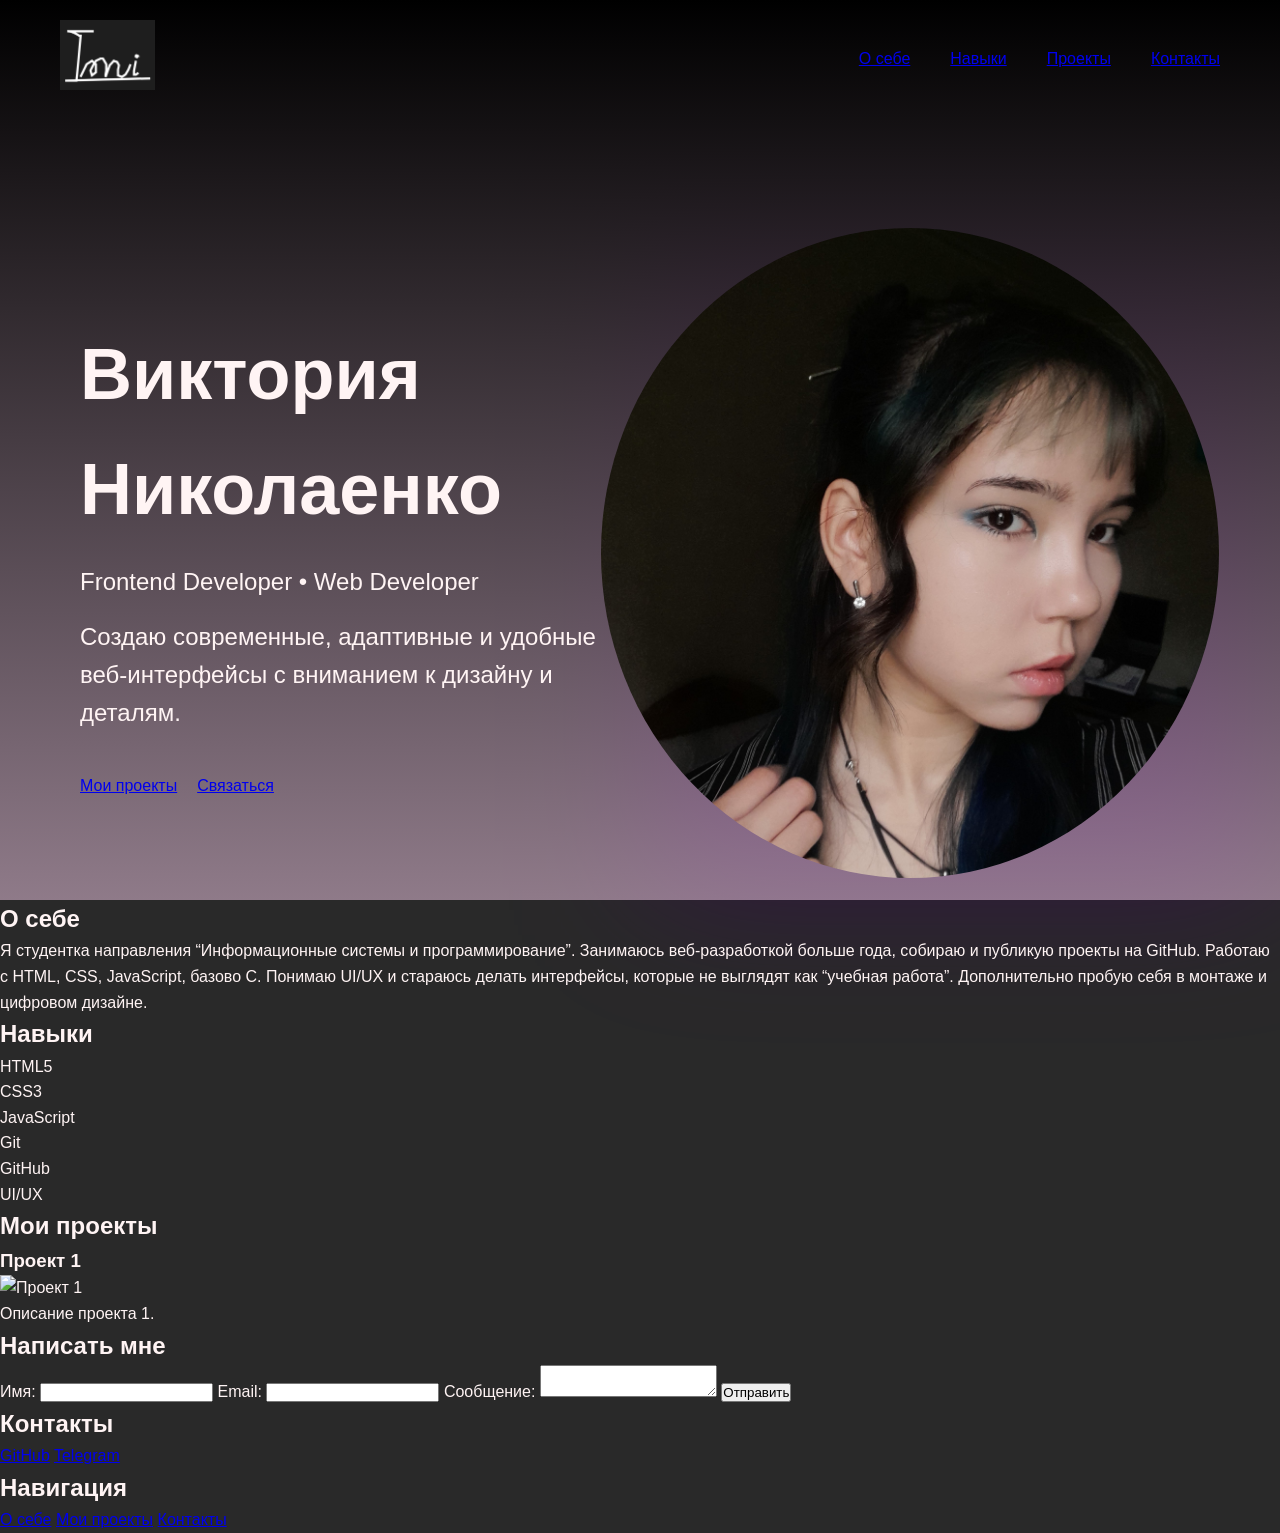
==== index.html @ 8b280f86 "first-commit" ====
<!DOCTYPE html>
<html lang="ru">    

    <head>
        <meta charset="UTF-8">
        <meta name="viewport" content="width=device-width, initial-scale=1.0">
        <title>Imilokonai</title>
        <link rel="stylesheet" href="styles.css">
    </head>
    <body>
       <header>
    <!-- Верхняя панель -->
    <div class="top-bar">

        <div class="logo">
            <img src="images/logo.png" alt="Логотип Imilokonai">
        </div>

        <nav class="navigation">
            <a href="#about">О себе</a>
            <a href="#skills">Навыки</a>
            <a href="#projects">Проекты</a>
            <a href="#contacts">Контакты</a>
        </nav>   

    </div>

    <!-- Hero -->
    <section class="hero">

        <div class="hero-content">

            <div class="hero-text">

                <h1>Виктория Николаенко</h1>

                <p class="profession">
                    Frontend Developer • Web Developer
                </p>

                <p class="description">
                    Создаю современные, адаптивные и удобные веб-интерфейсы с вниманием к дизайну и деталям.
                </p>

            </div>

            <div class="hero-buttons">

                <a href="#projects" class="button primary">
                    Мои проекты
                </a>

                <a href="#contacts" class="button secondary">
                    Связаться
                </a>

            </div>

        </div>

        <div class="hero-photo">
            <img src="images/profile1.jpg"
                 alt="Виктория Николаенко">
        </div>

    </section>

</header>

        <main>
            <section id="about">
                <h2>О себе</h2>
                <p>
                    Я студентка направления “Информационные системы и программирование”.
                    Занимаюсь веб-разработкой больше года, собираю и публикую проекты на GitHub.

                    Работаю с HTML, CSS, JavaScript, базово C. Понимаю UI/UX и стараюсь делать интерфейсы, которые не выглядят как “учебная работа”.

                    Дополнительно пробую себя в монтаже и цифровом дизайне.
                </p>
            </section>

            <section id="skills">

            <h2>Навыки</h2>

            <ul>
                <li>HTML5</li>
                <li>CSS3</li>
                <li>JavaScript</li>
                <li>Git</li>
                <li>GitHub</li>
                <li>UI/UX</li>
            </ul>

            </section>

            <section id="projects">
                <h2>Мои проекты</h2>
                <div class="project">
                    <h3>Проект 1</h3>
                    <img src="images/project1.jpg" alt="Проект 1">
                    <p>Описание проекта 1.</p>
                </div>
            </section>

            <section id="contacts">
                <h2>Написать мне</h2>
                <form action="https://formspree.io/f/mnqvkwqv" method="POST">
                    <label for="name">Имя:</label>
                    <input type="text" id="name" name="name" required>

                    <label for="email">Email:</label>
                    <input type="email" id="email" name="_replyto" required>

                    <label for="message">Сообщение:</label>
                    <textarea id="message" name="message" required></textarea>

                    <button type="submit">Отправить</button>
                
            </section>
        </main>
        
        <footer>
            <section>
                <h2>Контакты</h2>
                <a href="https://github.com/Imilokonai" target="_blank">GitHub</a>
                <a href="https://t.me/imilokonai" target="_blank">Telegram</a>
            </section>
            <section>
                <h2>Навигация</h2>
                <a href="#about">О себе</a>
                <a href="#projects">Мои проекты</a>
                <a href="#contacts">Контакты</a>
            </section>
            
        </footer>
    </body>
</html>
---- styles.css ----
* {
    margin: 0;
    padding: 0;
    box-sizing: border-box;
}

body {
    font-family: Arial, sans-serif;
    background-color: #292929;
    color: #fff4f4;
    line-height: 1.6;
}


/* Header Styles */

header{
    min-height:100vh;
    background-image: linear-gradient(rgb(0, 0, 0), rgba(244, 203, 232, 0.5)), url('../images/hero.jpg');
    background-size: cover;
    background-position: center;
}

.top-bar{
    display:flex;
    justify-content:space-between;
    align-items:center;
    

    padding:20px 60px;
}

.navigation{
    display:flex;
    gap:40px;
}

.hero{
    display:grid;
    grid-template-columns:1fr 600px;

    align-items:center;

    padding:20px;

    gap:30px;
}

.hero-content{
    display:flex;
    flex-direction:column;
    
    gap:40px;
    
    
}

.hero-text{
    display:flex;
    flex-direction:column;
    gap:16px;
    margin: 100px 0 0 60px;
    
}

.hero-text h1{
    font-size: 4.5rem;
    color:#fff4f4;
}

.hero-text p{
    font-size: 1.5rem;
    color:#fff4f4;
    max-width: 600px;
}
.hero-buttons{
    display:flex;
    gap:20px;
    margin: 0 0 0 60px;
    
}

.hero-button a {
    text-decoration:none;
    color:#fff4f4;
    background-color:#000000;
    padding: 10px 20px;
    border-radius: 5px;
    transition: background-color 0.3s ease;
    background-color: #000000;
}

.hero-photo{
    display:flex;
    justify-content:center;
    position:relative;
    border-radius: 50%;
    margin-top: 10vh;
    

}

.hero-photo::before{
    content:"";

    position:absolute;

    inset:-10px;

    background:#3c005a;

    filter:blur(70px);

    opacity:.5;

    z-index:-1;
}

.logo img{
    height:70px;
    border:#292929 10px ;


}

.hero-photo img{
    height: 650px;
    border-radius: 50%;
    margin: 0 100px 0 0;
}
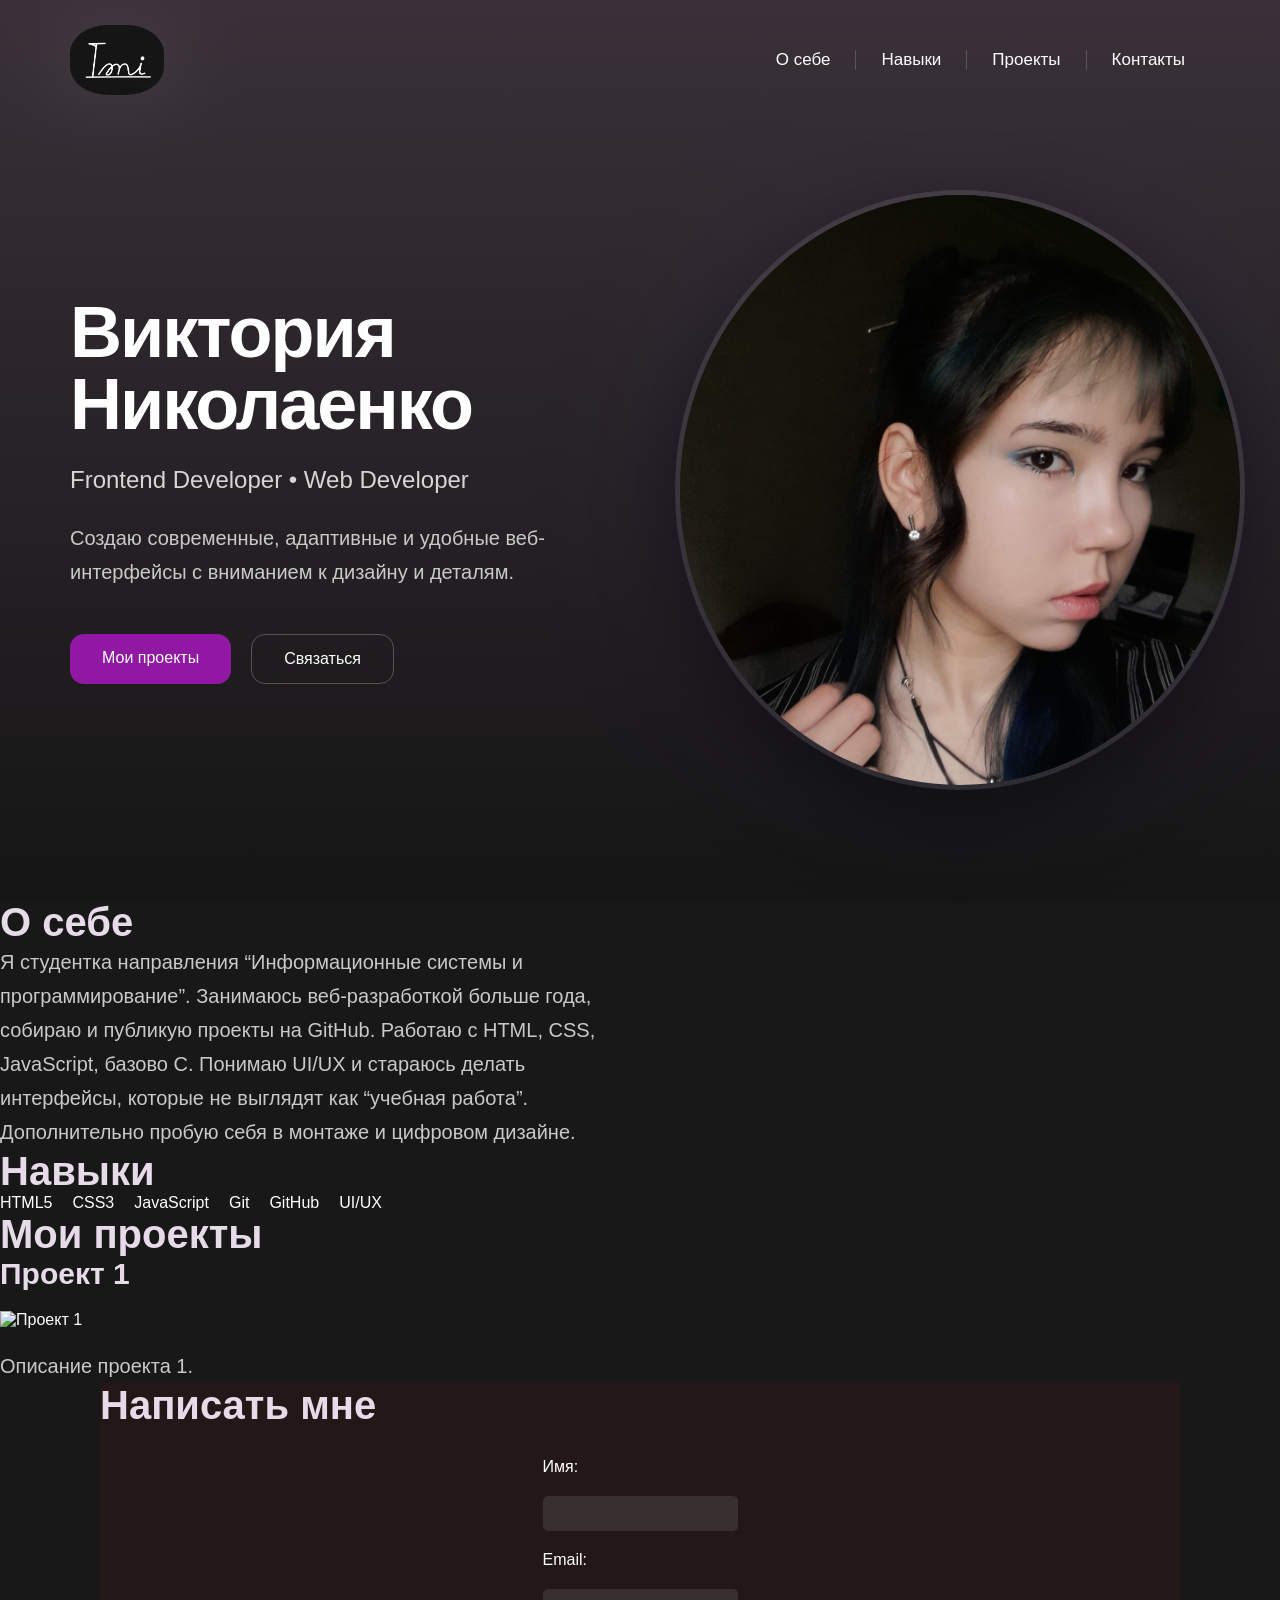
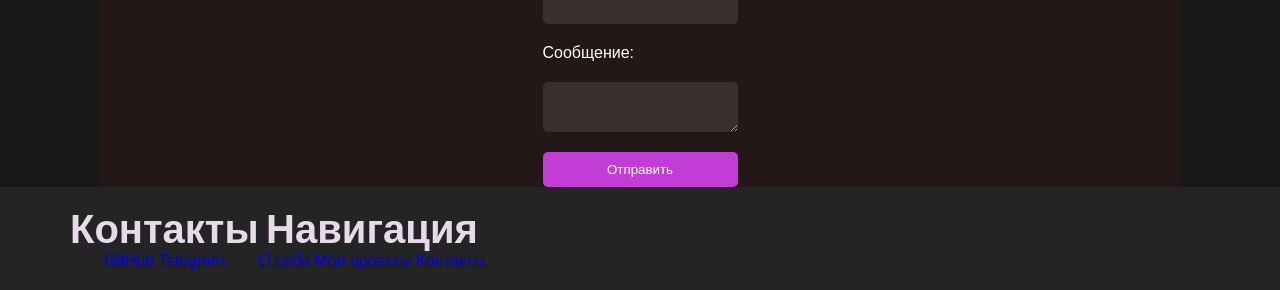
==== commit 846cbb92: "base" ====
--- a/index.html
+++ b/index.html
@@ -13,7 +13,7 @@
     <div class="top-bar">
 
         <div class="logo">
-            <img src="images/logo.png" alt="Логотип Imilokonai">
+            <img src="images/logo1.png" alt="Логотип Imilokonai">
         </div>
 
         <nav class="navigation">
@@ -68,7 +68,7 @@
 </header>
 
         <main>
-            <section id="about">
+            <section id="about" class="info">
                 <h2>О себе</h2>
                 <p>
                     Я студентка направления “Информационные системы и программирование”.
--- a/styles.css
+++ b/styles.css
@@ -1,130 +1,601 @@
-* {
-    margin: 0;
-    padding: 0;
-    box-sizing: border-box;
-}
-
-body {
-    font-family: Arial, sans-serif;
-    background-color: #292929;
-    color: #fff4f4;
-    line-height: 1.6;
-}
-
-
-/* Header Styles */
+/* ==========================================
+                Colors
+========================================== */
+:root{
+
+--bg:#181818;
+
+--text:#ffffff;
+
+--text-light:#cfcfcf;
+
+--accent:#8e33ff;
+
+--card:#232323;
+
+}
+
+/* ==========================================
+                RESET
+========================================== */
+
+*{
+    margin:0;
+    padding:0;
+    box-sizing:border-box;
+}
+
+html{
+    scroll-behavior:smooth;
+}
+
+body{
+    font-family:Arial, Helvetica, sans-serif;
+
+    background:var(--bg);
+
+    color:var(--text)   ;
+
+    overflow-x:hidden;
+}
+
+/* ==========================================
+                HEADER
+========================================== */
 
 header{
+
     min-height:100vh;
-    background-image: linear-gradient(rgb(0, 0, 0), rgba(244, 203, 232, 0.5)), url('../images/hero.jpg');
-    background-size: cover;
-    background-position: center;
-}
+
+    background:
+    linear-gradient(
+        rgba(67, 55, 66, 0.78),
+        rgba(18, 18, 18, 0.45)
+    ),
+    url("images/hero.jpg");
+
+    background-size:cover;
+    background-position:center;
+
+}
+
+
+/* ==========================================
+              TOP BAR
+========================================== */
 
 .top-bar{
-    display:flex;
+
+    display:flex;
+
     justify-content:space-between;
+
     align-items:center;
+
+    padding:25px 70px;
+
+}
+
+
+/* ==========================================
+                LOGO
+========================================== */
+
+.logo{
+
+    position:relative;
+
+}
+
+.logo::before{
+
+    content:"";
+
+    position:absolute;
+
+    inset:-12px;
+
+    background:white;
+
+    filter:blur(35px);
+
+    opacity:.18;
+
+    z-index:-1;
+
+}
+
+.logo img{
+
+    height:70px;
+
+    display:block;
+
+    border-radius:40%;
+
+}
+
+
+/* ==========================================
+              NAVIGATION
+========================================== */
+
+.navigation{
+
+    display:flex;
+
+    align-items:center;
+
+}
+
+.navigation a{
+
+    text-decoration:none;
+
+    color:white;
+
+    padding:0 25px;
+
+    font-size:17px;
+
+    transition:.3s;
+
+}
+
+.navigation a:not(:last-child){
+
+    border-right:1px solid rgba(255,255,255,.18);
+
+}
+
+.navigation a:hover{
+
+    color:#d9c3ff;
+
+}
+
+
+/* ==========================================
+                HERO
+========================================== */
+
+.hero{
+
+    display:grid;
+
+    grid-template-columns:1fr 500px;
+
+    align-items:center;
+
+    gap:60px;
+
+    padding:70px;
+
+}
+
+
+/* ==========================================
+            HERO LEFT
+========================================== */
+
+.hero-content{
+
+    display:flex;
+
+    flex-direction:column;
+
+    gap:45px;
+
+}
+
+
+.hero-text{
+
+    display:flex;
+
+    flex-direction:column;
+
+    gap:20px;
+
+}
+
+
+.hero-text h1{
+
+    font-size:72px;
+
+    line-height:1;
+
+    letter-spacing:-2px;
+
+}
+
+
+.profession{
+
+    font-size:24px;
+
+    color:#d6d6d6;
+
+}
+
+
+.description{
+
+    font-size:20px;
+
+    color:#c9c9c9;
+
+    max-width:650px;
+
+    line-height:1.7;
+
+}
+
+
+/* ==========================================
+                BUTTONS
+========================================== */
+
+.hero-buttons{
+
+    display:flex;
+
+    gap:20px;
+
+}
+
+.hero-buttons a{
+
+    text-decoration:none;
+
+    color:white;
+
+    padding:15px 32px;
+
+    border-radius:14px;
+
+    transition:.35s;
+
+}
+
+
+.primary{
+
+    background:#9018a3;
+
+}
+
+.primary:hover{
+
+    transform:translateY(-4px);
+
+    box-shadow:
+    0 10px 35px rgba(209, 60, 255, 0.45);
+
+}
+
+
+.secondary{
+
+    border:1px solid rgba(255,255,255,.25);
+
+    backdrop-filter:blur(10px);
+
+}
+
+.secondary:hover{
+
+    background:rgba(255,255,255,.08);
+
+}
+
+
+/* ==========================================
+                PHOTO
+========================================== */
+
+.hero-photo{
+
+    display:flex;
+
+    justify-content:center;
+
+    align-items:center;
+
+    position:relative;
+
+}
+
+
+/* красивое свечение */
+
+.hero-photo::before{
+
+    content:"";
+
+    position:absolute;
+
+    width:600px;
+
+    height:600px;
+
+    border-radius:50%;
+
+    background:
+
+    radial-gradient(
+
+    circle,
+
+    rgba(123,97,255,.9),
+
+    rgba(101, 70, 254, 0.15),
+
+    transparent
+
+    );
+
+    filter:blur(70px);
+
+    z-index:-1;
+
+}
+
+
+/* фотография */
+
+.hero-photo img{
+
+    width:600px;
+
+    height:600px;
+
+    object-fit:cover;
+
+    border-radius:50%;
+
+    border:5px solid rgba(255,255,255,.08);
+
+    box-shadow:
+
+    0 25px 80px rgba(0,0,0,.45);
+
+    transition:.4s;
+
+}
+
+.hero-photo img:hover{
+
+    transform:scale(1.03);
+
+}
+
+
+/* ==========================================
+                MOBILE
+========================================== */
+
+@media(max-width:1100px){
+
+    .hero{
+
+        grid-template-columns:1fr;
+
+        text-align:center;
+
+    }
+
+    .hero-content{
+
+        align-items:center;
+
+    }
+
+    .hero-buttons{
+
+        justify-content:center;
+
+    }
+
+    .hero-text h1{
+
+        font-size:58px;
+
+    }
+
+    .top-bar{
+
+        flex-direction:column;
+
+        gap:25px;
+
+    }
+
+    .navigation{
+
+        flex-wrap:wrap;
+
+        justify-content:center;
+
+    }
+
+    .hero-photo{
+
+        order:-1;
+
+    }
+
+    .hero-photo img{
+
+        width:430px;
+
+        height:430px;
+
+    }
+
+}
+
+/* ==========================================
+                Text
+========================================== */
+
+main{
+
     
 
-    padding:20px 60px;
-}
-
-.navigation{
-    display:flex;
-    gap:40px;
-}
-
-.hero{
-    display:grid;
-    grid-template-columns:1fr 600px;
-
-    align-items:center;
-
-    padding:20px;
-
-    gap:30px;
-}
-
-.hero-content{
-    display:flex;
+    grid-template-columns:1fr;
+
+}
+
+h2{
+
+    font-size:40px;
+
+    color:#e7dae9;
+
+    width:100%;
+
+    align-self:center;
+
+}
+
+p{
+
+    font-size:20px;
+
+    color:#c9c9c9;
+
+    max-width:650px;
+
+    line-height:1.7;
+
+}
+
+
+
+ul{
+
+    list-style:none;
+
+    display:flex;
+
+    flex-wrap:wrap;
+
+    gap: 20px;
+
+}
+
+
+.project {
+
+    display:flex;
+
     flex-direction:column;
+
+    gap: 20px;
+
+}
+h3 {
+
+    font-size:30px;
+
+    color:#e7dae9;
+
+    width:100%;
+
+}
+
+      
+
+#contacts{
+
     
-    gap:40px;
+
+    display:flex;
+
+    flex-direction:column;
+
+    align-items: center;
+
+    gap: 30px;
+
+    background: rgba(255, 10, 10, 0.05);
+
+    margin: 0 100px;
+
+
+
+}
+
+form{
+
+    display:flex;
+
+    flex-direction:column;
+
+    gap: 20px;
+
+}
+
+form input, form textarea{
+
+    padding: 10px;
+
+    border-radius: 5px;
+
+    border: none;
+
+    background: rgba(255, 255, 255, 0.1);
+
+    color: #fff;
+
+}
+
+form button{
+
+    padding: 10px;
+
+    border-radius: 5px;
+
+    border: none;
+
+    background: #c13dd5;
+
+    color: #fff;
+
+    cursor: pointer;
+
+}
+
+footer{
     
+    display: flex;
+
+    padding: 20px 70px;
+
+    text-align: center;
+
+    background: rgba(255, 255, 255, 0.05);
+
+    color: #fff;
+
+    gap: 40x
+
+
+}
+
+section{
+
     
-}
-
-.hero-text{
-    display:flex;
-    flex-direction:column;
-    gap:16px;
-    margin: 100px 0 0 60px;
-    
-}
-
-.hero-text h1{
-    font-size: 4.5rem;
-    color:#fff4f4;
-}
-
-.hero-text p{
-    font-size: 1.5rem;
-    color:#fff4f4;
-    max-width: 600px;
-}
-.hero-buttons{
-    display:flex;
-    gap:20px;
-    margin: 0 0 0 60px;
-    
-}
-
-.hero-button a {
-    text-decoration:none;
-    color:#fff4f4;
-    background-color:#000000;
-    padding: 10px 20px;
-    border-radius: 5px;
-    transition: background-color 0.3s ease;
-    background-color: #000000;
-}
-
-.hero-photo{
-    display:flex;
-    justify-content:center;
-    position:relative;
-    border-radius: 50%;
-    margin-top: 10vh;
-    
-
-}
-
-.hero-photo::before{
-    content:"";
-
-    position:absolute;
-
-    inset:-10px;
-
-    background:#3c005a;
-
-    filter:blur(70px);
-
-    opacity:.5;
-
-    z-index:-1;
-}
-
-.logo img{
-    height:70px;
-    border:#292929 10px ;
-
-
-}
-
-.hero-photo img{
-    height: 650px;
-    border-radius: 50%;
-    margin: 0 100px 0 0;
-}+
+}
+
+.container{
+
+    width:min(1200px,90%);
+
+    margin:auto;
+
+}
+
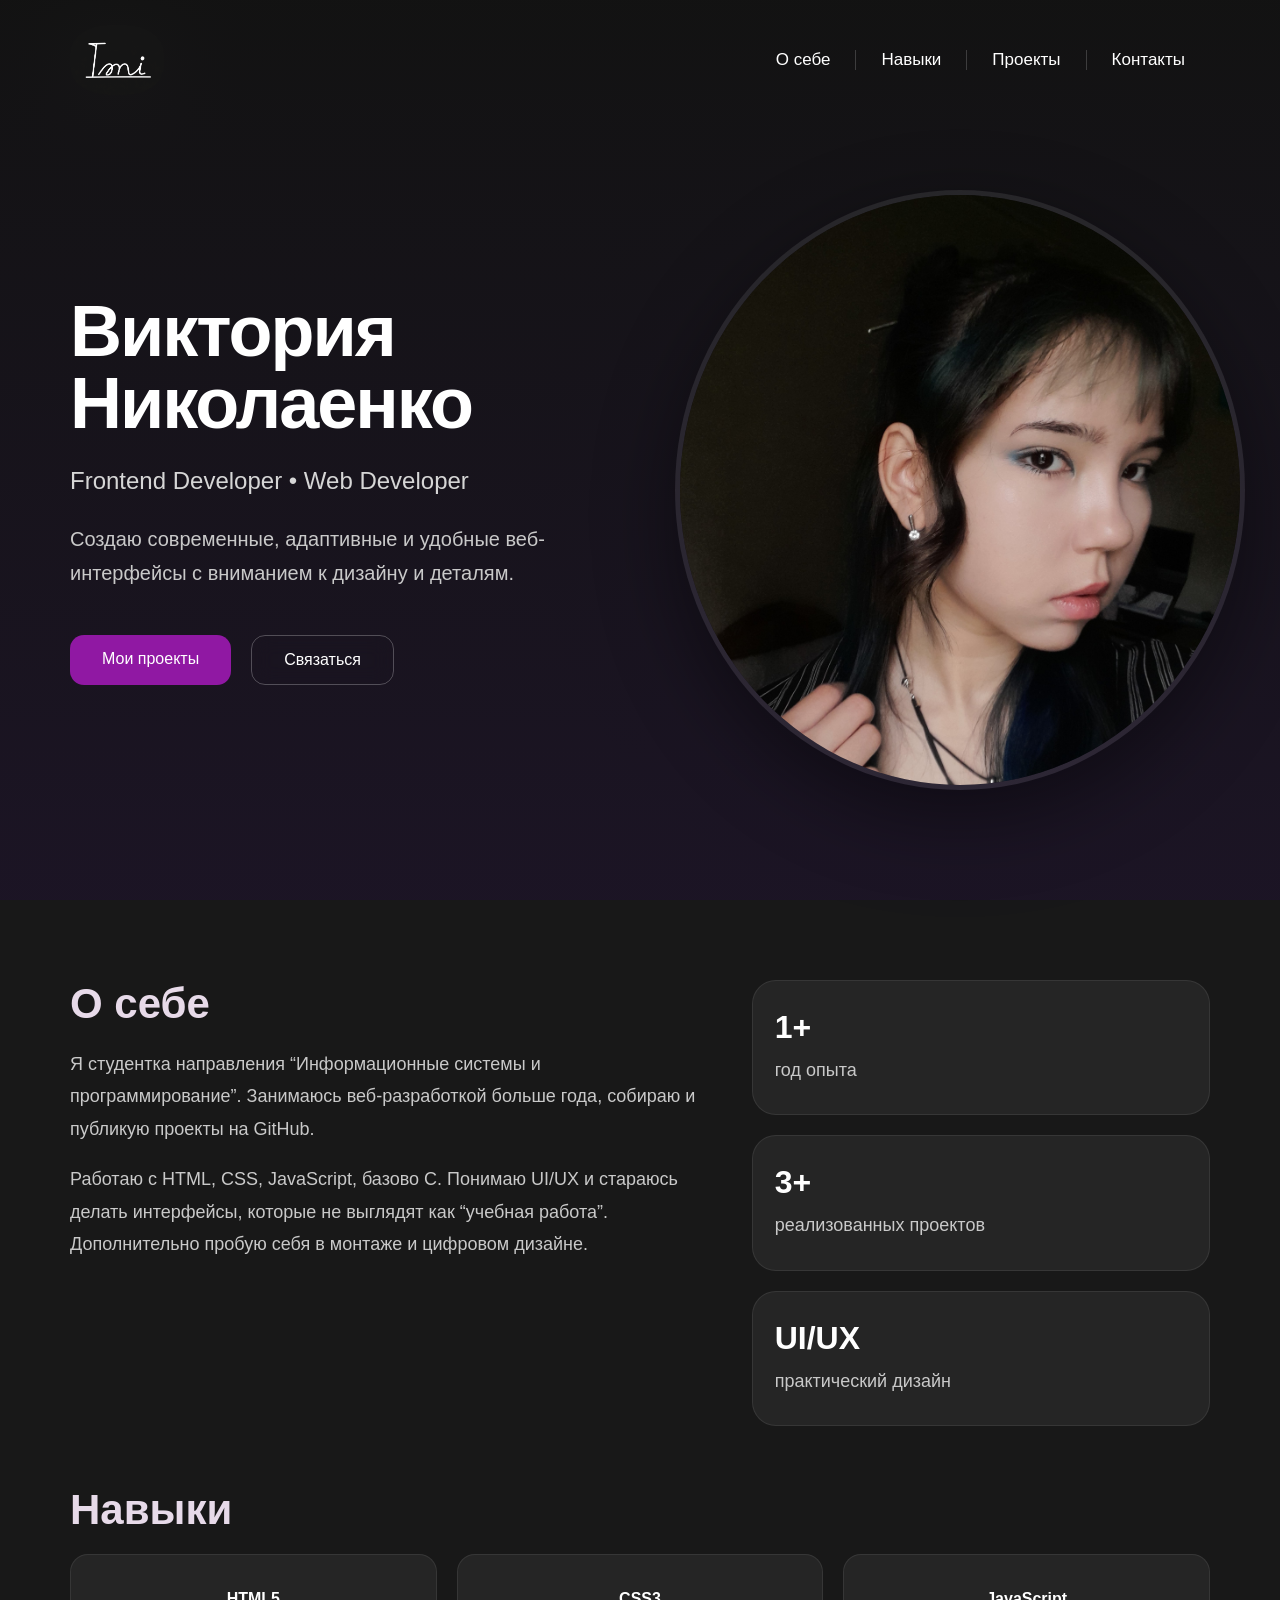
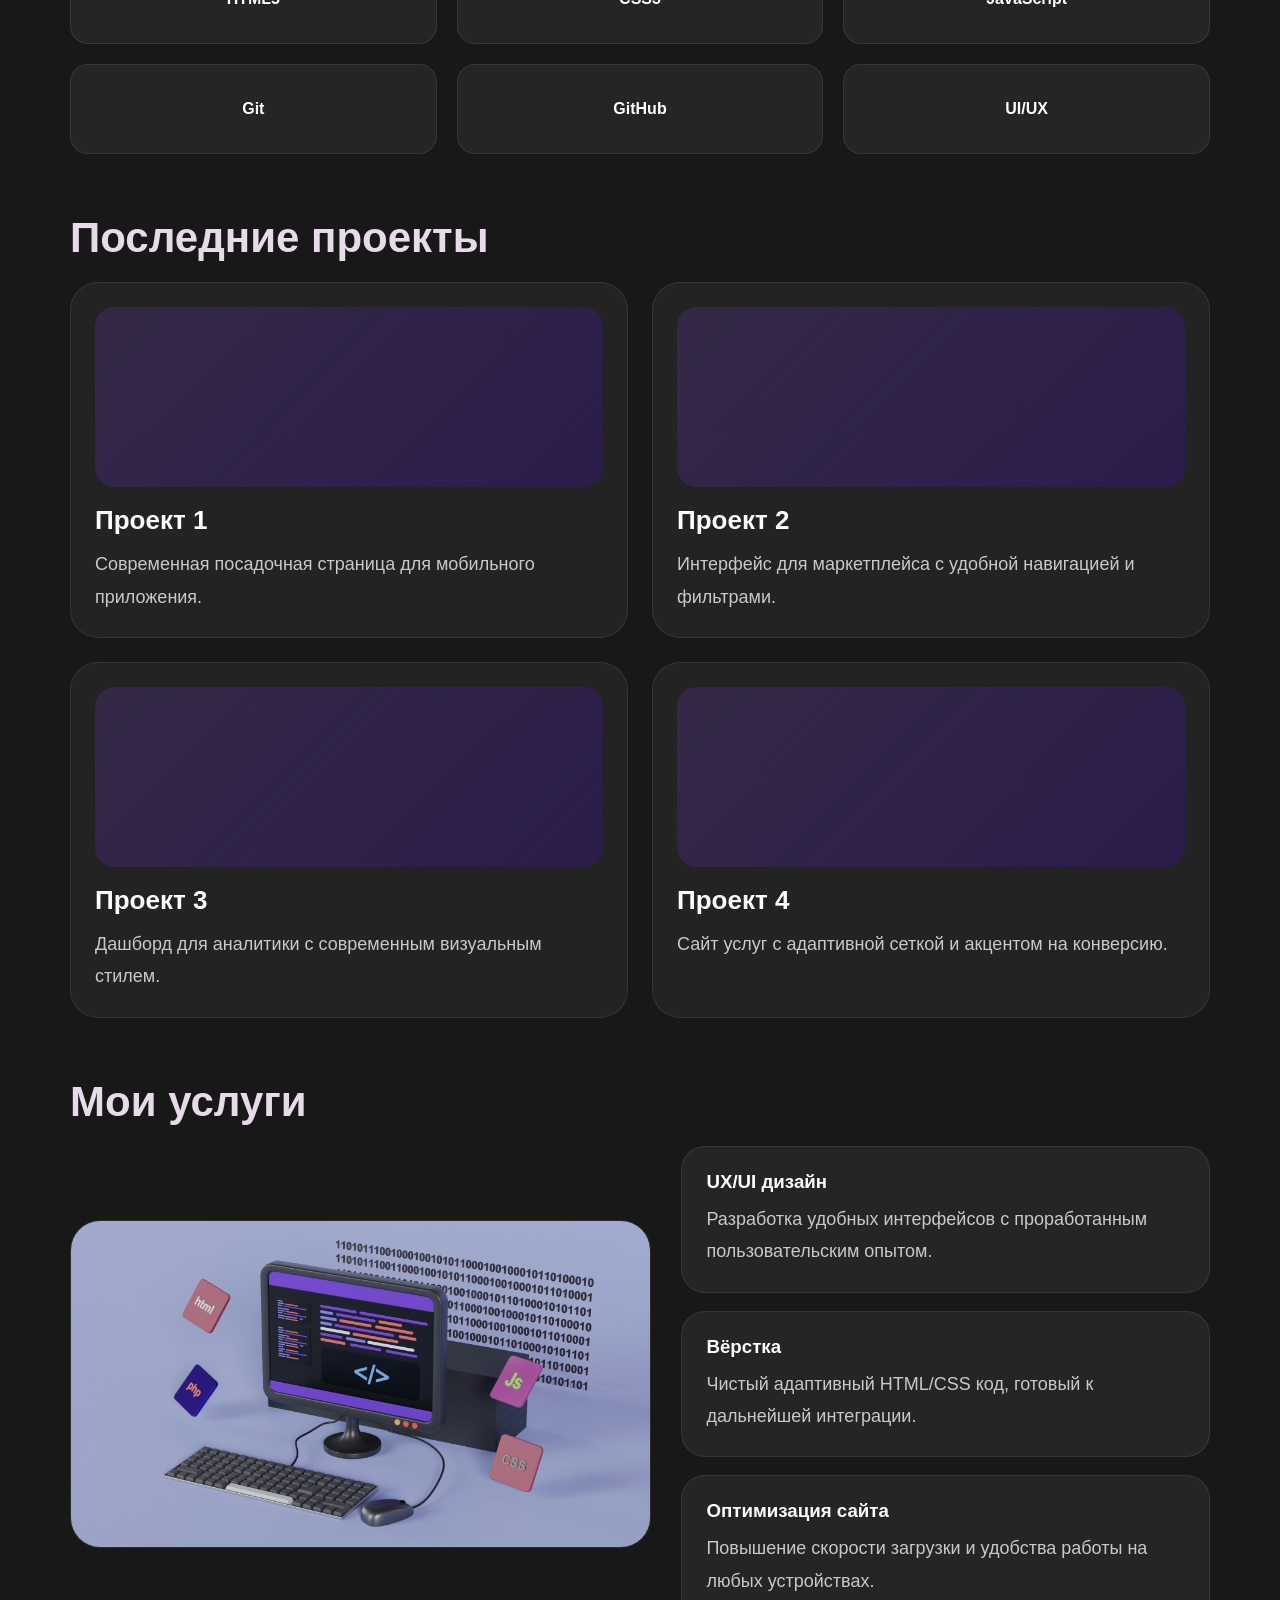
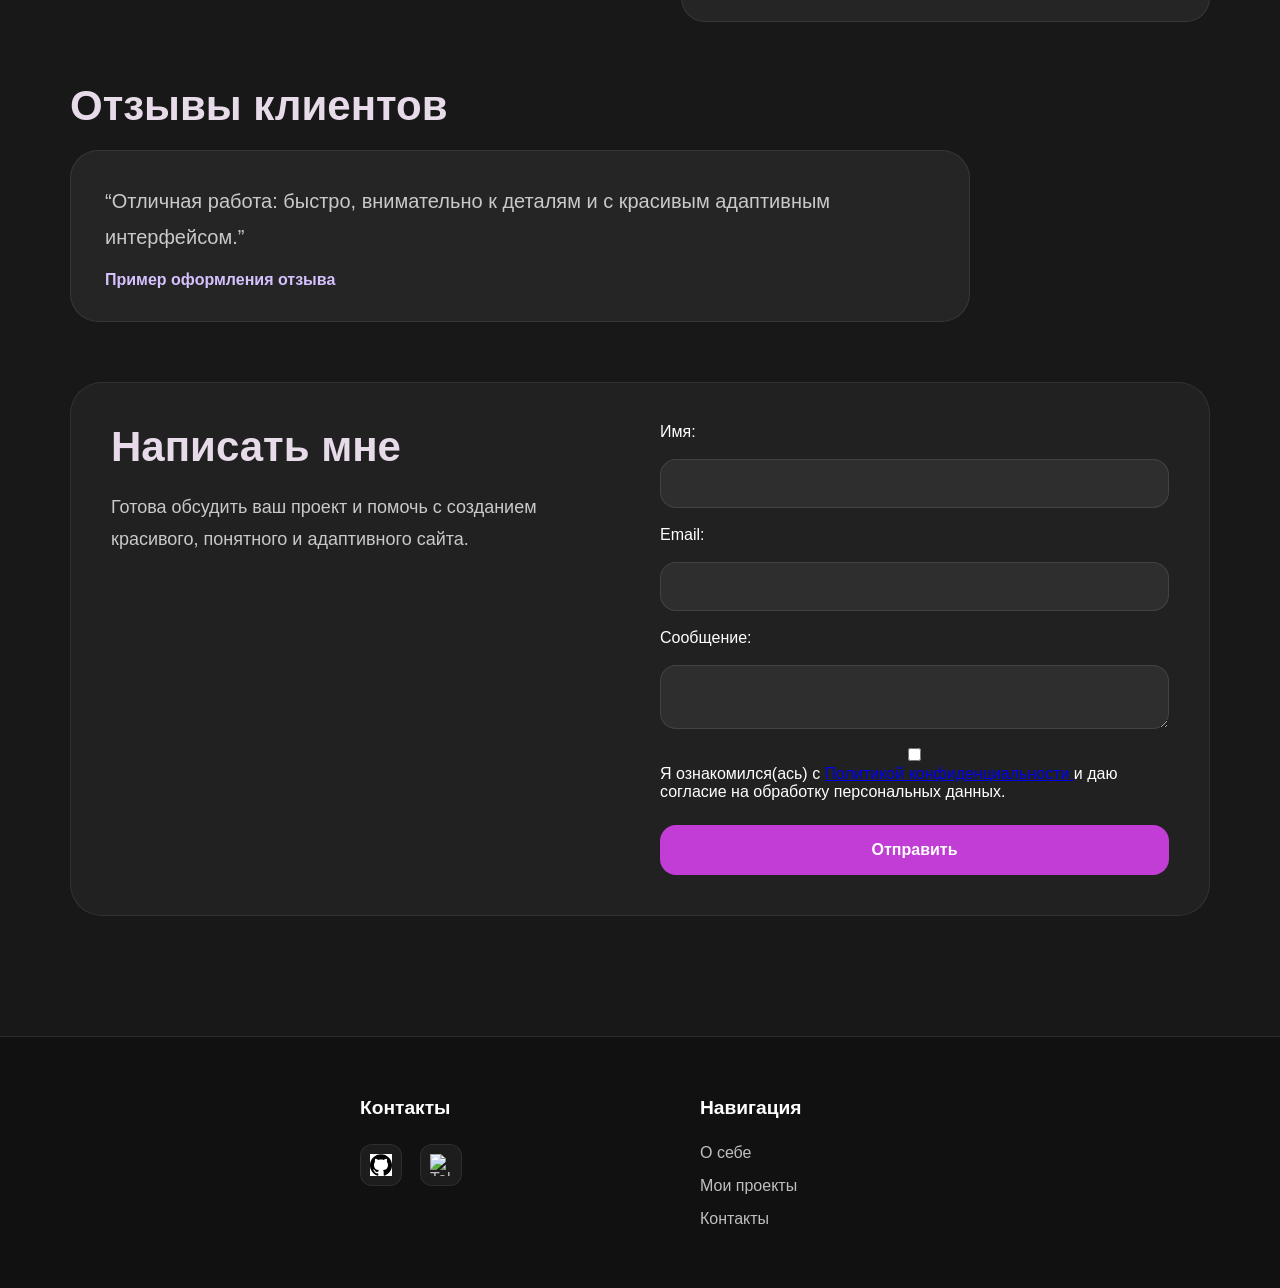
==== commit 5bdad172: "privacy-sources" ====
--- a/index.html
+++ b/index.html
@@ -67,45 +67,109 @@
 
 </header>
 
-        <main>
-            <section id="about" class="info">
-                <h2>О себе</h2>
-                <p>
-                    Я студентка направления “Информационные системы и программирование”.
-                    Занимаюсь веб-разработкой больше года, собираю и публикую проекты на GitHub.
-
-                    Работаю с HTML, CSS, JavaScript, базово C. Понимаю UI/UX и стараюсь делать интерфейсы, которые не выглядят как “учебная работа”.
-
-                    Дополнительно пробую себя в монтаже и цифровом дизайне.
-                </p>
-            </section>
-
-            <section id="skills">
-
-            <h2>Навыки</h2>
-
-            <ul>
-                <li>HTML5</li>
-                <li>CSS3</li>
-                <li>JavaScript</li>
-                <li>Git</li>
-                <li>GitHub</li>
-                <li>UI/UX</li>
-            </ul>
-
-            </section>
-
-            <section id="projects">
-                <h2>Мои проекты</h2>
-                <div class="project">
-                    <h3>Проект 1</h3>
-                    <img src="images/project1.jpg" alt="Проект 1">
-                    <p>Описание проекта 1.</p>
-                </div>
-            </section>
-
-            <section id="contacts">
-                <h2>Написать мне</h2>
+        <main class="container">
+            <section id="about" class="info info-grid">
+                <div class="info-text">
+                    <h2>О себе</h2>
+                    <p>
+                        Я студентка направления “Информационные системы и программирование”.
+                        Занимаюсь веб-разработкой больше года, собираю и публикую проекты на GitHub.
+                    </p>
+                    <p>
+                        Работаю с HTML, CSS, JavaScript, базово C. Понимаю UI/UX и стараюсь делать интерфейсы,
+                        которые не выглядят как “учебная работа”. Дополнительно пробую себя в монтаже и цифровом дизайне.
+                    </p>
+                </div>
+                <div class="info-cards">
+                    <div class="info-card">
+                        <span>1+</span>
+                        <p>год опыта</p>
+                    </div>
+                    <div class="info-card">
+                        <span>3+</span>
+                        <p>реализованных проектов</p>
+                    </div>
+                    <div class="info-card">
+                        <span>UI/UX</span>
+                        <p>практический дизайн</p>
+                    </div>
+                </div>
+            </section>
+
+            <section id="skills" class="skills-section">
+                <h2>Навыки</h2>
+                <ul class="skills-list">
+                    <li>HTML5</li>
+                    <li>CSS3</li>
+                    <li>JavaScript</li>
+                    <li>Git</li>
+                    <li>GitHub</li>
+                    <li>UI/UX</li>
+                </ul>
+            </section>
+
+            <section id="projects" class="projects-section">
+                <h2>Последние проекты</h2>
+                <div class="projects-grid">
+                    <article class="project-card">
+                        <div class="project-preview"></div>
+                        <h3>Проект 1</h3>
+                        <p>Современная посадочная страница для мобильного приложения.</p>
+                    </article>
+                    <article class="project-card">
+                        <div class="project-preview"></div>
+                        <h3>Проект 2</h3>
+                        <p>Интерфейс для маркетплейса с удобной навигацией и фильтрами.</p>
+                    </article>
+                    <article class="project-card">
+                        <div class="project-preview"></div>
+                        <h3>Проект 3</h3>
+                        <p>Дашборд для аналитики с современным визуальным стилем.</p>
+                    </article>
+                    <article class="project-card">
+                        <div class="project-preview"></div>
+                        <h3>Проект 4</h3>
+                        <p>Сайт услуг с адаптивной сеткой и акцентом на конверсию.</p>
+                    </article>
+                </div>
+            </section>
+
+            <section class="services-section">
+                <h2>Мои услуги</h2>
+                <div class="services-grid">
+                    <div class="service-visual">
+                        <img src="images/web-img.jpg" alt="Рабочий процесс">
+                    </div>
+                    <div class="service-list">
+                        <article class="service-card">
+                            <h3>UX/UI дизайн</h3>
+                            <p>Разработка удобных интерфейсов с проработанным пользовательским опытом.</p>
+                        </article>
+                        <article class="service-card">
+                            <h3>Вёрстка</h3>
+                            <p>Чистый адаптивный HTML/CSS код, готовый к дальнейшей интеграции.</p>
+                        </article>
+                        <article class="service-card">
+                            <h3>Оптимизация сайта</h3>
+                            <p>Повышение скорости загрузки и удобства работы на любых устройствах.</p>
+                        </article>
+                    </div>
+                </div>
+            </section>
+
+            <section class="review-section">
+                <h2>Отзывы клиентов</h2>
+                <div class="review-card">
+                    <p>“Отличная работа: быстро, внимательно к деталям и с красивым адаптивным интерфейсом.”</p>
+                    <span>Пример оформления отзыва</span>
+                </div>
+            </section>
+
+            <section id="contacts" class="contact-section">
+                <div class="contact-copy">
+                    <h2>Написать мне</h2>
+                    <p>Готова обсудить ваш проект и помочь с созданием красивого, понятного и адаптивного сайта.</p>
+                </div>
                 <form action="https://formspree.io/f/mnqvkwqv" method="POST">
                     <label for="name">Имя:</label>
                     <input type="text" id="name" name="name" required>
@@ -116,17 +180,37 @@
                     <label for="message">Сообщение:</label>
                     <textarea id="message" name="message" required></textarea>
 
+                    <div class="privacy-consent">
+                        <input type="checkbox" id="privacy" required>
+
+                        <label for="privacy">
+                            Я ознакомился(ась) с
+                            <a href="privacy.html" target="_blank">
+                            Политикой конфиденциальности
+                            </a>
+                            и даю согласие на обработку персональных данных.
+                        </label>
+                    </div>
+
                     <button type="submit">Отправить</button>
-                
+                </form>
             </section>
         </main>
-        
+
         <footer>
-            <section>
-                <h2>Контакты</h2>
-                <a href="https://github.com/Imilokonai" target="_blank">GitHub</a>
-                <a href="https://t.me/imilokonai" target="_blank">Telegram</a>
-            </section>
+<section>
+    <h2>Контакты</h2>
+
+    <div class="socials">
+        <a href="https://github.com/Imilokonai" target="_blank">
+            <img id="gh" src="images/github.svg" alt="GitHub">
+        </a>
+
+        <a href="https://t.me/imilokonai" target="_blank">
+            <img id="tg" src="" alt="Telegram">
+        </a>
+    </div>
+</section>
             <section>
                 <h2>Навигация</h2>
                 <a href="#about">О себе</a>
--- a/styles.css
+++ b/styles.css
@@ -44,19 +44,12 @@
 ========================================== */
 
 header{
-
     min-height:100vh;
-
     background:
-    linear-gradient(
-        rgba(67, 55, 66, 0.78),
-        rgba(18, 18, 18, 0.45)
-    ),
-    url("images/hero.jpg");
-
-    background-size:cover;
-    background-position:center;
-
+        linear-gradient(
+            rgba(18, 18, 18, 0.95),
+            rgba(28, 20, 38, 0.9)
+        );
 }
 
 
@@ -437,165 +430,417 @@
 }
 
 /* ==========================================
-                Text
-========================================== */
-
-main{
-
-    
-
-    grid-template-columns:1fr;
-
-}
-
-h2{
-
-    font-size:40px;
-
-    color:#e7dae9;
-
-    width:100%;
-
-    align-self:center;
-
-}
-
-p{
-
-    font-size:20px;
-
-    color:#c9c9c9;
-
-    max-width:650px;
-
-    line-height:1.7;
-
-}
-
-
-
-ul{
-
-    list-style:none;
-
-    display:flex;
-
-    flex-wrap:wrap;
-
+                MAIN PART
+========================================== */
+
+main {
+    margin: 0 auto;
+    padding: 80px 70px 40px;
+}
+
+h2 {
+    font-size: 42px;
+    color: #e7dae9;
+    margin-bottom: 20px;
+}
+
+p {
+    font-size: 18px;
+    color: #c9c9c9;
+    line-height: 1.8;
+}
+
+.info {
+    display: grid;
+    grid-template-columns: 1.4fr 1fr;
+    gap: 40px;
+    align-items: flex-start;
+    margin-bottom: 60px;
+}
+
+.info-text p {
+    margin-bottom: 18px;
+}
+
+.info-cards {
+    display: grid;
     gap: 20px;
-
-}
-
-
-.project {
-
-    display:flex;
-
-    flex-direction:column;
-
+}
+
+.info-card {
+    padding: 28px 22px;
+    border-radius: 24px;
+    background: rgba(255, 255, 255, 0.06);
+    border: 1px solid rgba(255, 255, 255, 0.08);
+}
+
+.info-card span {
+    display: block;
+    font-size: 32px;
+    font-weight: 700;
+    color: #fff;
+    margin-bottom: 8px;
+}
+
+.skills-section {
+    margin-bottom: 60px;
+}
+
+.skills-list {
+    display: grid;
+    grid-template-columns: repeat(3, minmax(140px, 1fr));
     gap: 20px;
-
-}
-h3 {
-
-    font-size:30px;
-
-    color:#e7dae9;
-
-    width:100%;
-
-}
-
-      
-
-#contacts{
-
-    
-
-    display:flex;
-
-    flex-direction:column;
-
+    padding: 0;
+}
+
+.skills-list li {
+    list-style: none;
+    display: flex;
     align-items: center;
-
+    justify-content: center;
+    min-height: 90px;
+    border-radius: 18px;
+    background: rgba(255, 255, 255, 0.06);
+    border: 1px solid rgba(255, 255, 255, 0.08);
+    color: #fff;
+    font-weight: 600;
+}
+
+.projects-section {
+    margin-bottom: 60px;
+}
+
+.projects-grid {
+    display: grid;
+    grid-template-columns: repeat(2, minmax(0, 1fr));
+    gap: 24px;
+}
+
+.project-card {
+    padding: 24px;
+    border-radius: 28px;
+    background: rgba(255, 255, 255, 0.05);
+    border: 1px solid rgba(255, 255, 255, 0.08);
+}
+
+.project-card h3 {
+    font-size: 26px;
+    margin: 18px 0 12px;
+    color: #fff;
+}
+
+.project-card p {
+    margin: 0;
+}
+
+.project-preview {
+    min-height: 180px;
+    border-radius: 20px;
+    background: linear-gradient(135deg, rgba(145, 69, 255, 0.16), rgba(45, 26, 85, 0.8));
+}
+
+.services-section {
+    margin-bottom: 60px;
+}
+
+.services-grid {
+    display: grid;
+    grid-template-columns: 1.1fr 1fr;
     gap: 30px;
-
-    background: rgba(255, 10, 10, 0.05);
-
-    margin: 0 100px;
-
-
-
-}
-
-form{
-
-    display:flex;
-
-    flex-direction:column;
-
-    gap: 20px;
-
-}
-
-form input, form textarea{
-
-    padding: 10px;
-
-    border-radius: 5px;
-
+    align-items: center;
+}
+
+.service-visual img {
+    width: 100%;
+    height: auto;
+    display: block;
+    border-radius: 30px;
+    object-fit: cover;
+    border: 1px solid rgba(255, 255, 255, 0.08);
+}
+
+.service-list {
+    display: grid;
+    gap: 18px;
+}
+
+.service-card {
+    padding: 24px;
+    border-radius: 24px;
+    background: rgba(255, 255, 255, 0.06);
+    border: 1px solid rgba(255, 255, 255, 0.08);
+}
+
+.service-card h3 {
+    margin-bottom: 10px;
+}
+
+.review-section {
+    margin-bottom: 60px;
+}
+
+.review-card {
+    max-width: 900px;
+    padding: 32px 34px;
+    border-radius: 28px;
+    background: rgba(255, 255, 255, 0.06);
+    border: 1px solid rgba(255, 255, 255, 0.08);
+}
+
+.review-card p {
+    font-size: 20px;
+    margin-bottom: 16px;
+}
+
+.review-card span {
+    display: block;
+    color: #d6c1ff;
+    font-weight: 600;
+}
+
+.contact-section {
+    display: grid;
+    grid-template-columns: 1fr 1fr;
+    gap: 40px;
+    align-items: start;
+    padding: 40px;
+    border-radius: 32px;
+    background: rgba(255, 255, 255, 0.04);
+    border: 1px solid rgba(255, 255, 255, 0.08);
+}
+
+.contact-copy {
+    max-width: 520px;
+}
+
+.contact-copy p {
+    margin-top: 12px;
+}
+
+form {
+    display: grid;
+    gap: 18px;
+}
+
+form input,
+form textarea {
+    width: 100%;
+    padding: 16px 18px;
+    border-radius: 16px;
+    border: 1px solid rgba(255, 255, 255, 0.1);
+    background: rgba(255, 255, 255, 0.06);
+    color: #fff;
+    resize: vertical;
+}
+
+form button {
+    margin-top: 6px;
+    padding: 16px 24px;
+    border-radius: 16px;
     border: none;
-
-    background: rgba(255, 255, 255, 0.1);
-
+    background: #c13dd5;
     color: #fff;
-
-}
-
-form button{
-
-    padding: 10px;
-
-    border-radius: 5px;
-
-    border: none;
-
-    background: #c13dd5;
-
+    font-size: 16px;
+    font-weight: 600;
+    cursor: pointer;
+}
+
+footer {
+    display: flex;
+    flex-wrap: wrap;
+    justify-content: space-between;
+    gap: 24px;
+    padding: 40px 0;
+    text-align: left;
+    background: rgba(255, 255, 255, 0.05);
     color: #fff;
-
-    cursor: pointer;
-
-}
-
-footer{
-    
+}
+
+footer section {
+    min-width: 220px;
+}
+
+@media (max-width: 1100px) {
+    .hero {
+        grid-template-columns: 1fr;
+        text-align: center;
+    }
+
+    .hero-content {
+        align-items: center;
+    }
+
+    .hero-buttons {
+        justify-content: center;
+    }
+
+    .hero-text h1 {
+        font-size: 58px;
+    }
+
+    .top-bar {
+        flex-direction: column;
+        gap: 25px;
+        padding: 25px 40px;
+    }
+
+    .navigation {
+        flex-wrap: wrap;
+        justify-content: center;
+    }
+
+    .hero-photo {
+        order: -1;
+    }
+
+    .hero-photo img {
+        width: 430px;
+        height: 430px;
+    }
+
+    .info,
+    .services-grid,
+    .contact-section {
+        grid-template-columns: 1fr;
+    }
+
+    .skills-list {
+        grid-template-columns: repeat(2, minmax(140px, 1fr));
+    }
+
+    .projects-grid {
+        grid-template-columns: 1fr;
+    }
+}
+
+@media (max-width: 750px) {
+    .top-bar {
+        padding: 20px 24px;
+    }
+
+    .hero {
+        padding: 40px 24px;
+        gap: 35px;
+    }
+
+    .hero-text h1 {
+        font-size: 48px;
+    }
+
+    .hero-buttons a {
+        width: 100%;
+        text-align: center;
+    }
+
+    .hero-photo img {
+        width: 320px;
+        height: 320px;
+    }
+
+    .info,
+    .services-grid,
+    .contact-section {
+        padding: 0;
+    }
+
+    .skills-list {
+        grid-template-columns: 1fr;
+    }
+
+    .info-cards,
+    .projects-grid,
+    .service-list,
+    .contact-section,
+    .review-card {
+        width: 100%;
+    }
+}
+
+/* ==========================================
+                FOOTER
+========================================== */
+
+footer {
     display: flex;
-
-    padding: 20px 70px;
-
-    text-align: center;
-
-    background: rgba(255, 255, 255, 0.05);
-
+    justify-content: center;
+    gap: 120px;
+
+    padding: 60px 10%;
+    margin-top: 80px;
+
+    background-color: #111;
+    border-top: 1px solid #2a2a2a;
+}
+
+footer section {
+    display: flex;
+    flex-direction: column;
+    gap: 15px;
+}
+
+footer h2 {
+    font-size: 1.2rem;
     color: #fff;
-
-    gap: 40x
-
-
-}
-
-section{
-
-    
-
-}
-
-.container{
-
-    width:min(1200px,90%);
-
-    margin:auto;
-
-}
-
+    margin-bottom: 10px;
+}
+
+footer a {
+    color: #bfbfbf;
+    text-decoration: none;
+    transition: color .25s ease,
+                transform .25s ease;
+}
+
+footer a:hover {
+    color: #ffffff;
+    transform: translateX(5px);
+}
+
+/* ==========================================
+                icons
+========================================== */
+
+.socials {
+    display: flex;
+    gap: 18px;
+}
+
+.socials a {
+    width: 42px;
+    height: 42px;
+
+    display: flex;
+    justify-content: center;
+    align-items: center;
+
+    border-radius: 12px;
+    background: #cccccc;
+
+    transition: .25s;
+}
+
+.socials img {
+    width: 22px;
+    height: 22px;
+}
+
+.socials a:hover {
+    transform: translateY(-4px);
+    background: #2b2b2b;
+}
+
+.socials a:hover {
+    box-shadow: 0 0 20px rgba(255,255,255,.15);
+}
+
+.socials a {
+    background: rgba(255,255,255,.05);
+    backdrop-filter: blur(10px);
+    border: 1px solid rgba(255,255,255,.08);
+}
+
+#gh{
+    background: #ffffff;
+    border: 50%;
+}
+
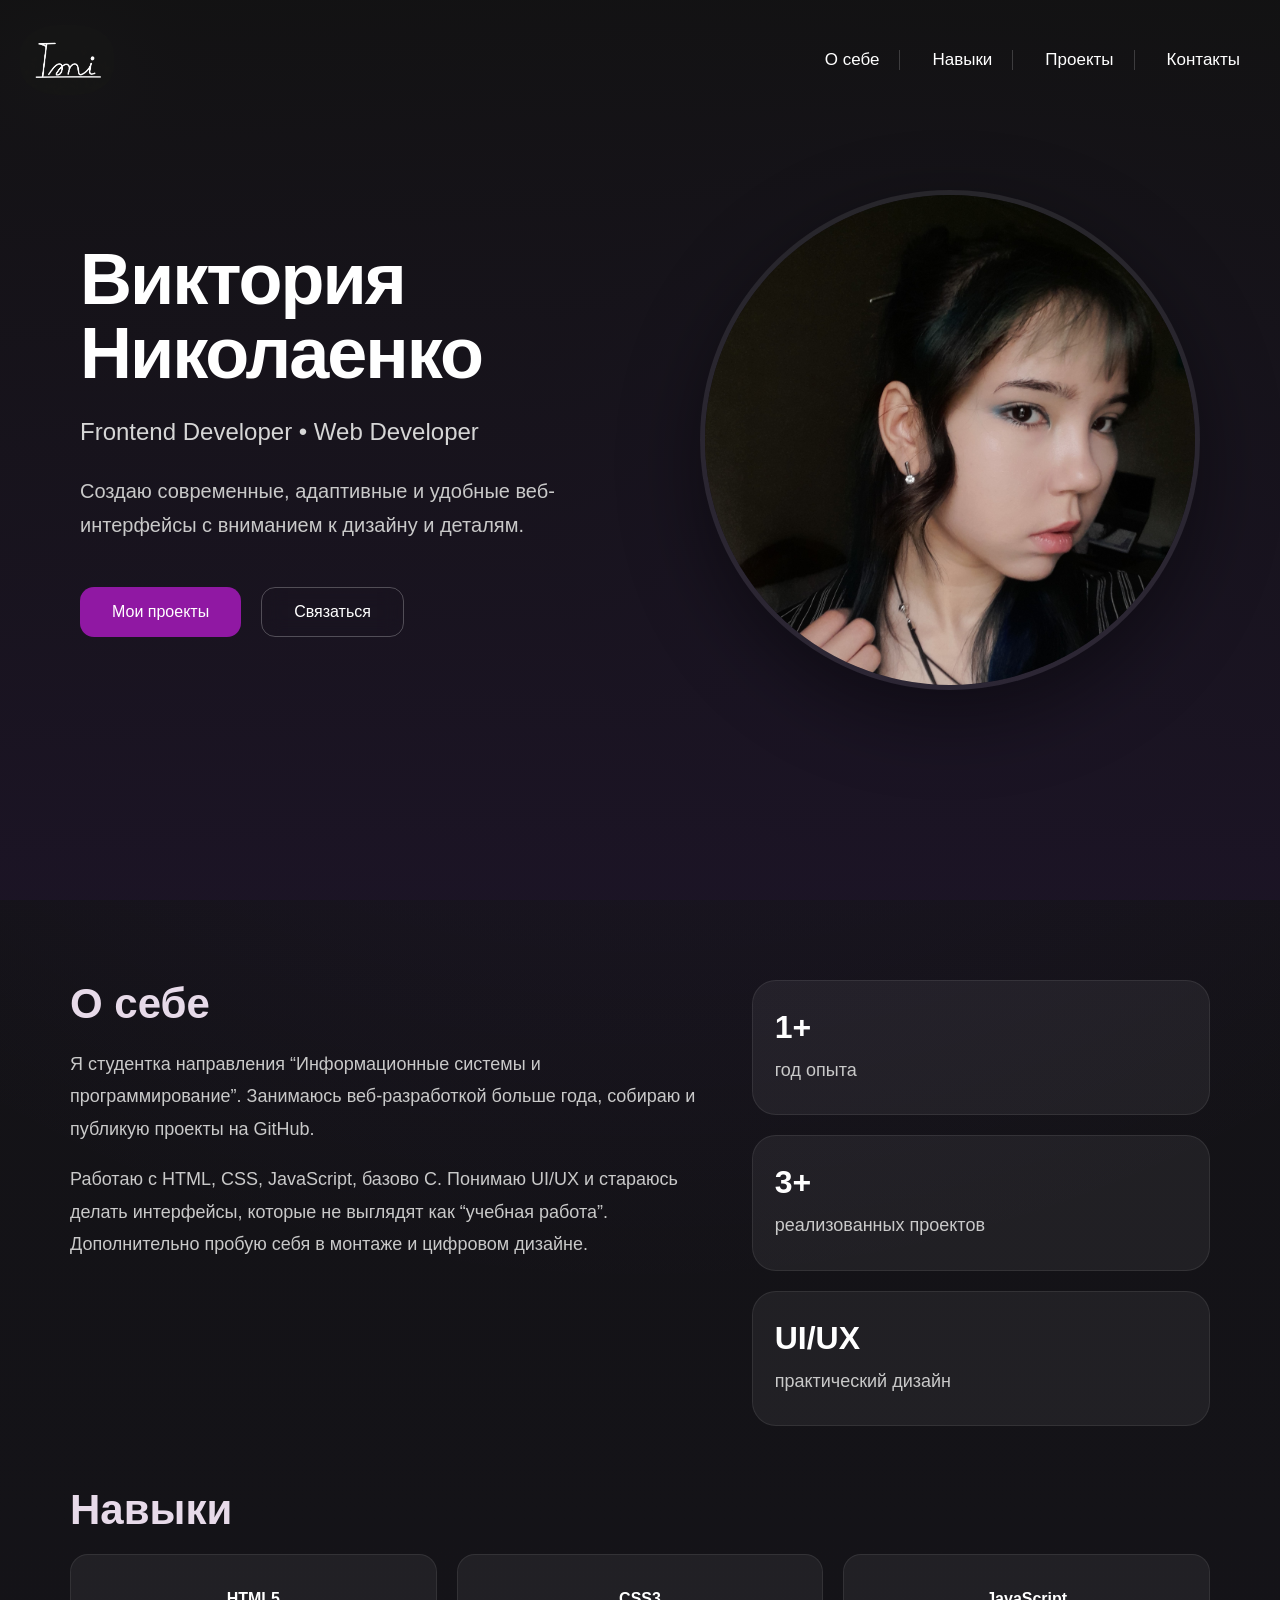
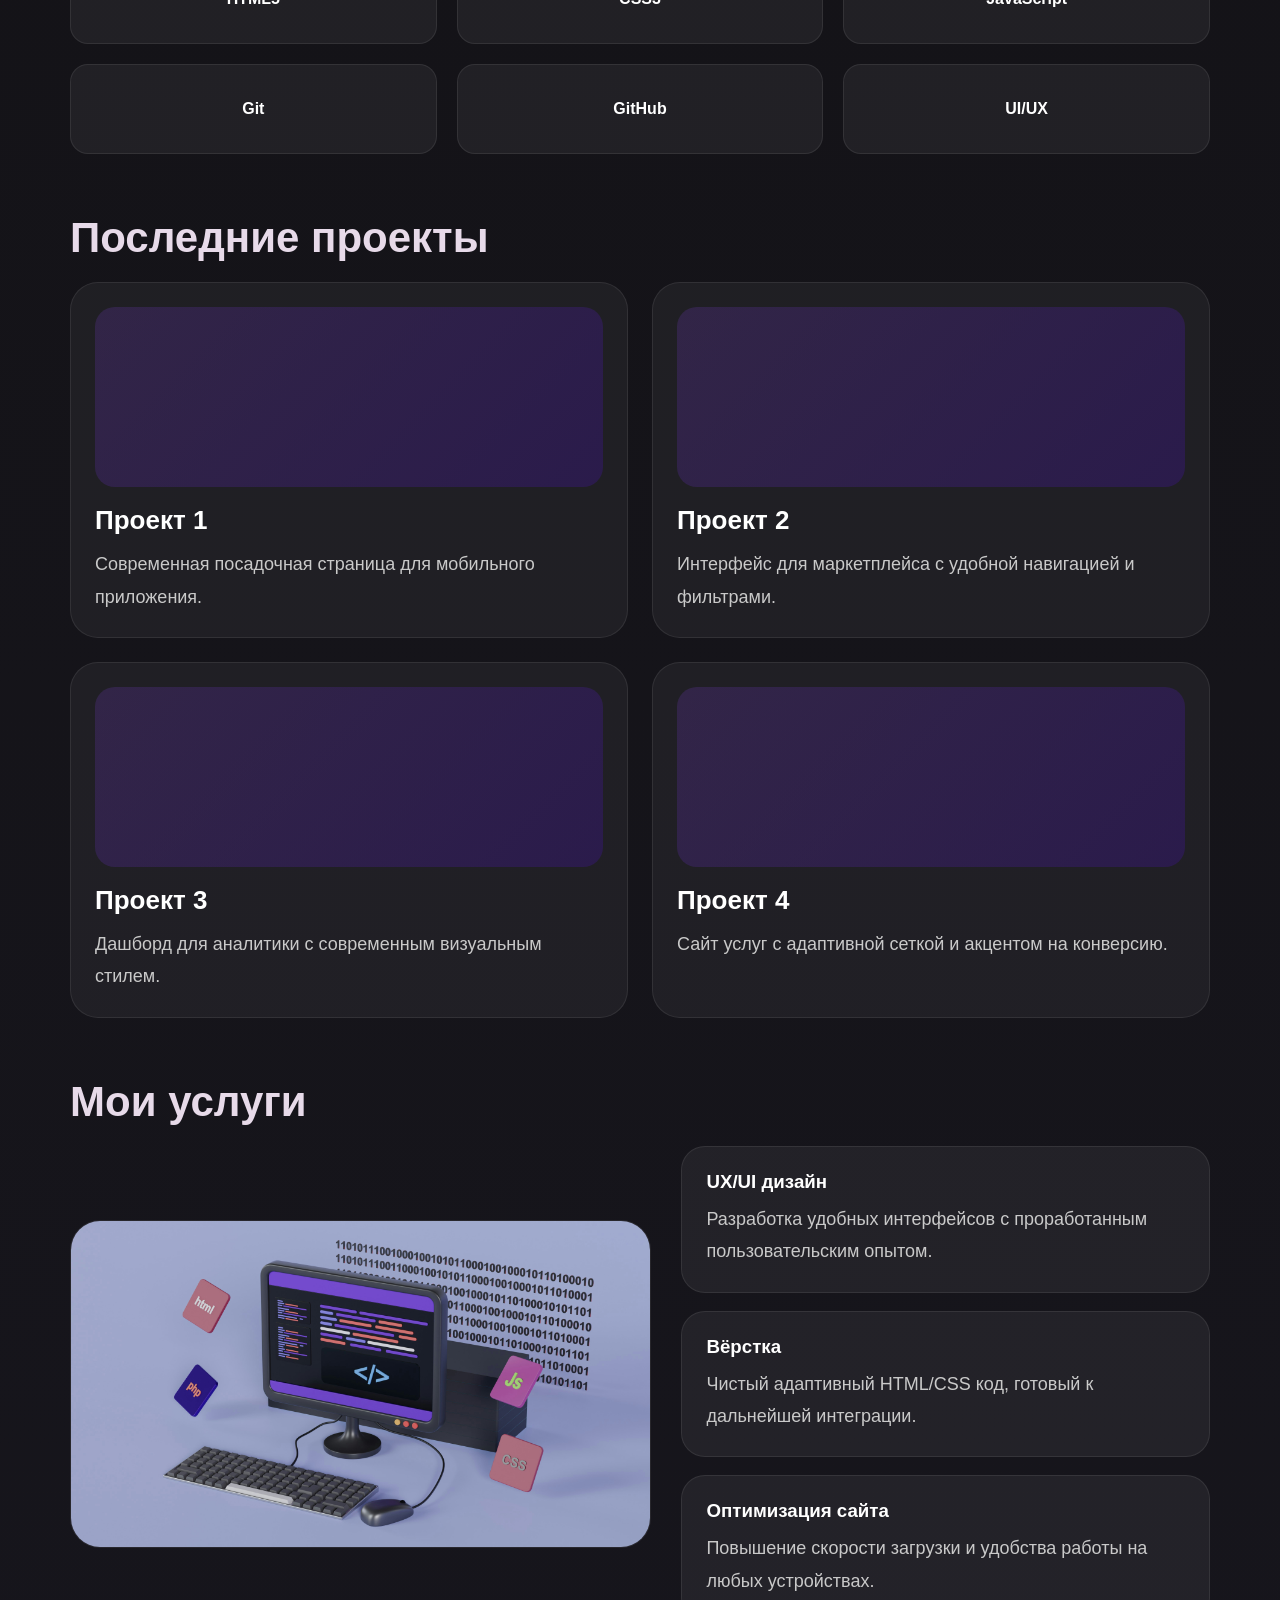
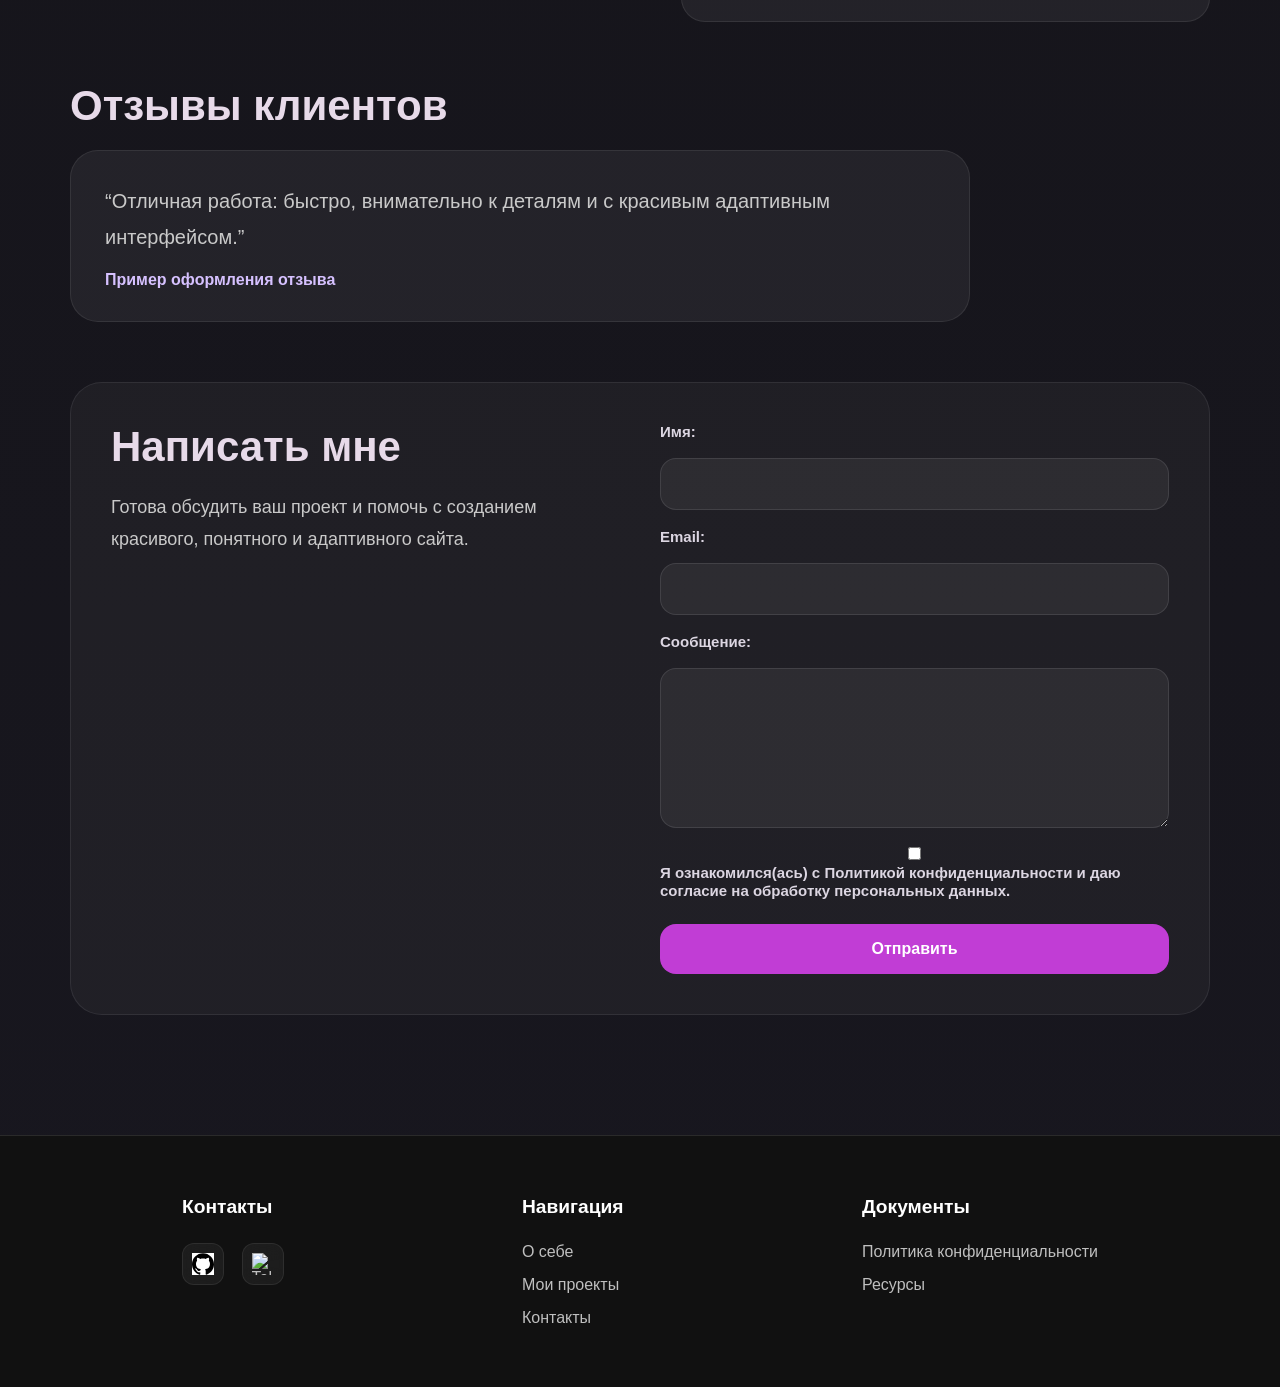
==== commit 9ac7f954: "imrove design" ====
--- a/index.html
+++ b/index.html
@@ -68,7 +68,7 @@
 </header>
 
         <main class="container">
-            <section id="about" class="info info-grid">
+            <section id="about" class="info   info-grid">
                 <div class="info-text">
                     <h2>О себе</h2>
                     <p>
@@ -218,6 +218,12 @@
                 <a href="#contacts">Контакты</a>
             </section>
             
+            <section>
+                <h2>Документы</h2>
+                <a href="privacy.html">Политика конфиденциальности</a>
+                <a href="sources.html">Ресурсы</a>
+            </section>
+
         </footer>
     </body>
 </html>
--- a/styles.css
+++ b/styles.css
@@ -31,12 +31,26 @@
 
 body{
     font-family:Arial, Helvetica, sans-serif;
-
-    background:var(--bg);
-
-    color:var(--text)   ;
-
+    background: radial-gradient(circle at top, rgba(145, 69, 255, 0.12), transparent 28%),
+                linear-gradient(180deg, #121114 0%, #18171f 100%);
+    color:var(--text);
     overflow-x:hidden;
+}
+
+img {
+    max-width: 100%;
+    display: block;
+}
+
+a {
+    color: inherit;
+    text-decoration: none;
+}
+
+button,
+input,
+textarea {
+    font: inherit;
 }
 
 /* ==========================================
@@ -50,6 +64,14 @@
             rgba(18, 18, 18, 0.95),
             rgba(28, 20, 38, 0.9)
         );
+    padding: 0 20px;
+}
+
+.header-inner {
+    width: min(1200px, 100%);
+    margin: 0 auto;
+    display: grid;
+    gap: 48px;
 }
 
 
@@ -58,15 +80,10 @@
 ========================================== */
 
 .top-bar{
-
     display:flex;
-
     justify-content:space-between;
-
     align-items:center;
-
-    padding:25px 70px;
-
+    padding:25px 0;
 }
 
 
@@ -114,37 +131,25 @@
 ========================================== */
 
 .navigation{
-
     display:flex;
-
     align-items:center;
-
+    gap: 12px;
 }
 
 .navigation a{
-
     text-decoration:none;
-
     color:white;
-
-    padding:0 25px;
-
+    padding:0 20px;
     font-size:17px;
-
     transition:.3s;
-
 }
 
 .navigation a:not(:last-child){
-
     border-right:1px solid rgba(255,255,255,.18);
-
 }
 
 .navigation a:hover{
-
     color:#d9c3ff;
-
 }
 
 
@@ -153,17 +158,13 @@
 ========================================== */
 
 .hero{
-
     display:grid;
-
     grid-template-columns:1fr 500px;
-
     align-items:center;
-
     gap:60px;
-
-    padding:70px;
-
+    padding:70px 0 40px;
+    width: min(1120px, 100%);
+    margin: 0 auto;
 }
 
 
@@ -194,35 +195,22 @@
 
 
 .hero-text h1{
-
     font-size:72px;
-
-    line-height:1;
-
+    line-height:1.02;
     letter-spacing:-2px;
-
-}
-
+    max-width: 740px;
+}
 
 .profession{
-
     font-size:24px;
-
     color:#d6d6d6;
-
-}
-
+}
 
 .description{
-
     font-size:20px;
-
     color:#c9c9c9;
-
-    max-width:650px;
-
+    max-width:680px;
     line-height:1.7;
-
 }
 
 
@@ -239,17 +227,14 @@
 }
 
 .hero-buttons a{
-
+    display: inline-flex;
+    align-items: center;
+    justify-content: center;
     text-decoration:none;
-
     color:white;
-
     padding:15px 32px;
-
     border-radius:14px;
-
     transition:.35s;
-
 }
 
 
@@ -339,25 +324,15 @@
 /* фотография */
 
 .hero-photo img{
-
     width:600px;
-
-    height:600px;
-
-    object-fit:cover;
-
+    max-width: 100%;
+    aspect-ratio: 1 / 1;
+    object-fit: cover;
     border-radius:50%;
-
     border:5px solid rgba(255,255,255,.08);
-
-    box-shadow:
-
-    0 25px 80px rgba(0,0,0,.45);
-
+    box-shadow: 0 25px 80px rgba(0,0,0,.45);
     transition:.4s;
-
-}
-
+}
 .hero-photo img:hover{
 
     transform:scale(1.03);
@@ -406,11 +381,12 @@
     }
 
     .navigation{
-
         flex-wrap:wrap;
-
         justify-content:center;
-
+    }
+
+    .navigation a:not(:last-child){
+        border-right: none;
     }
 
     .hero-photo{
@@ -622,6 +598,12 @@
     gap: 18px;
 }
 
+form label {
+    color: #dcd6e2;
+    font-size: 15px;
+    font-weight: 600;
+}
+
 form input,
 form textarea {
     width: 100%;
@@ -631,6 +613,10 @@
     background: rgba(255, 255, 255, 0.06);
     color: #fff;
     resize: vertical;
+}
+
+form textarea {
+    min-height: 160px;
 }
 
 form button {
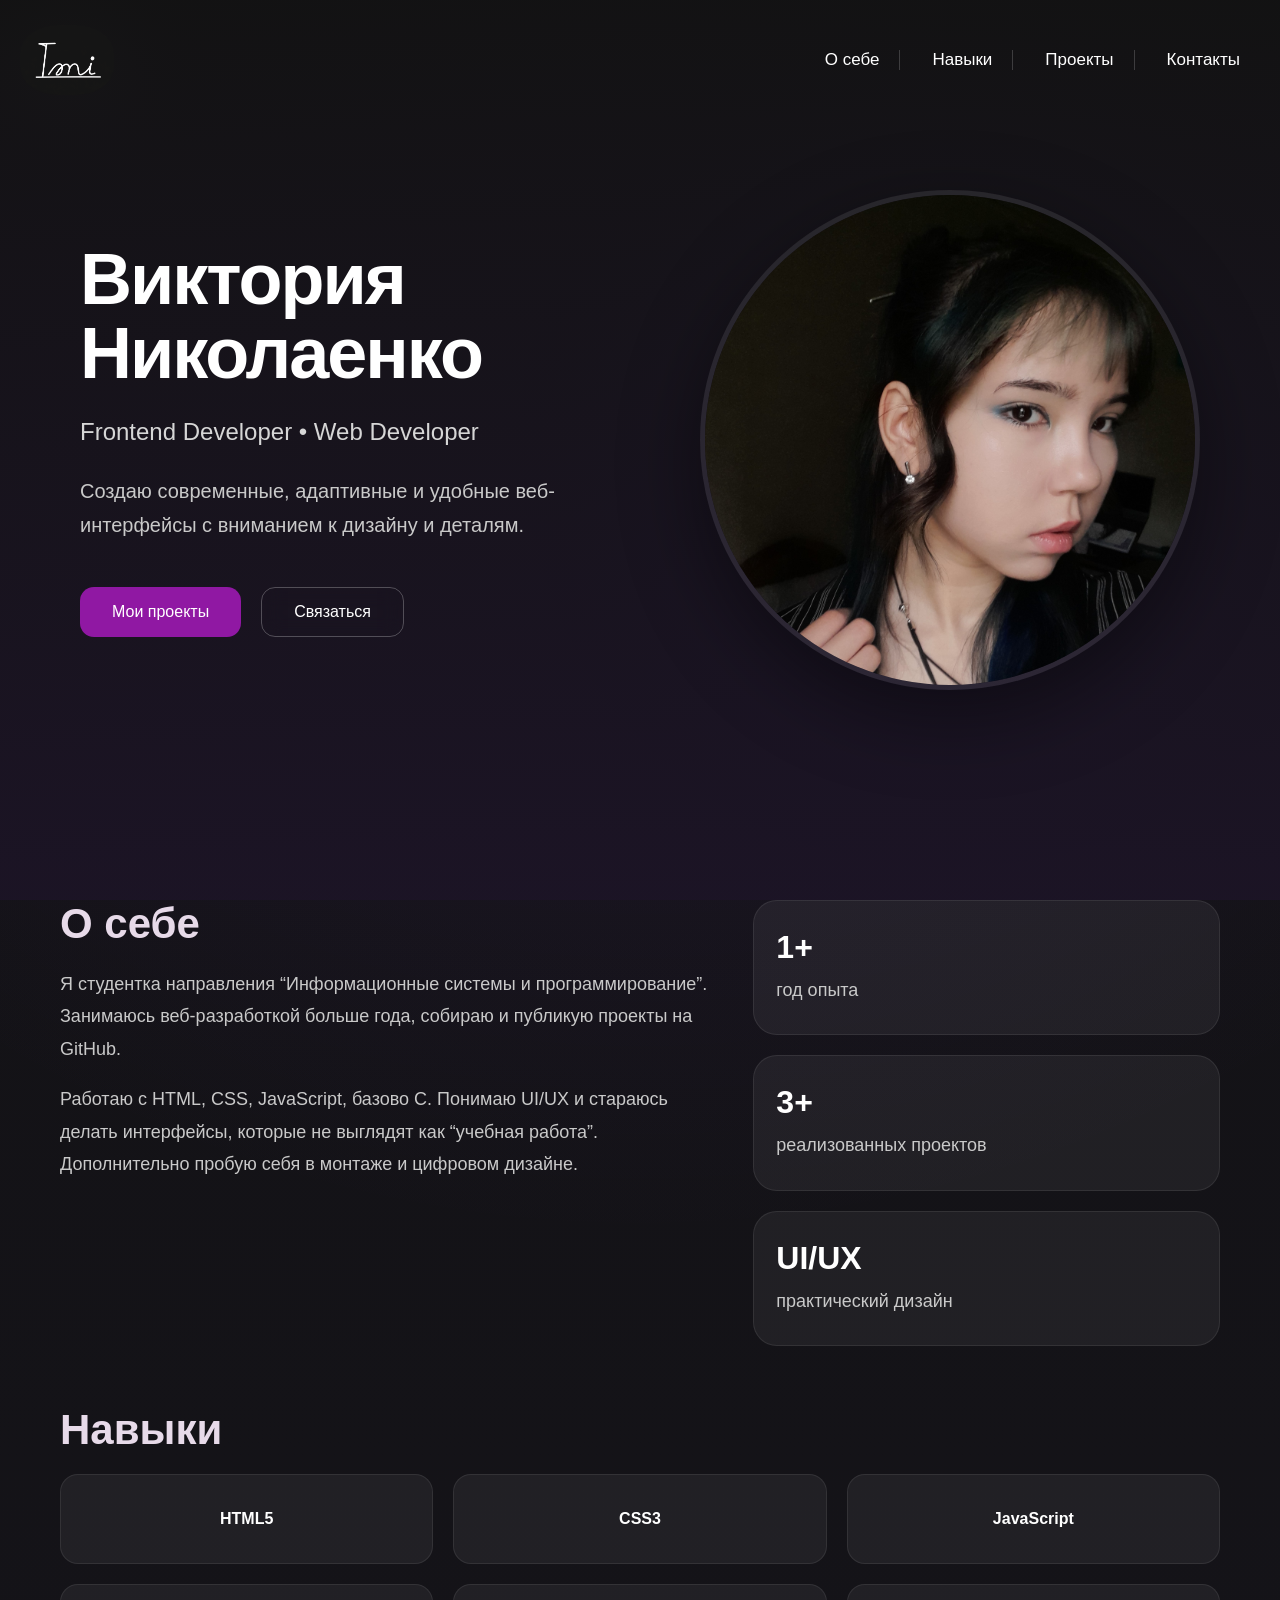
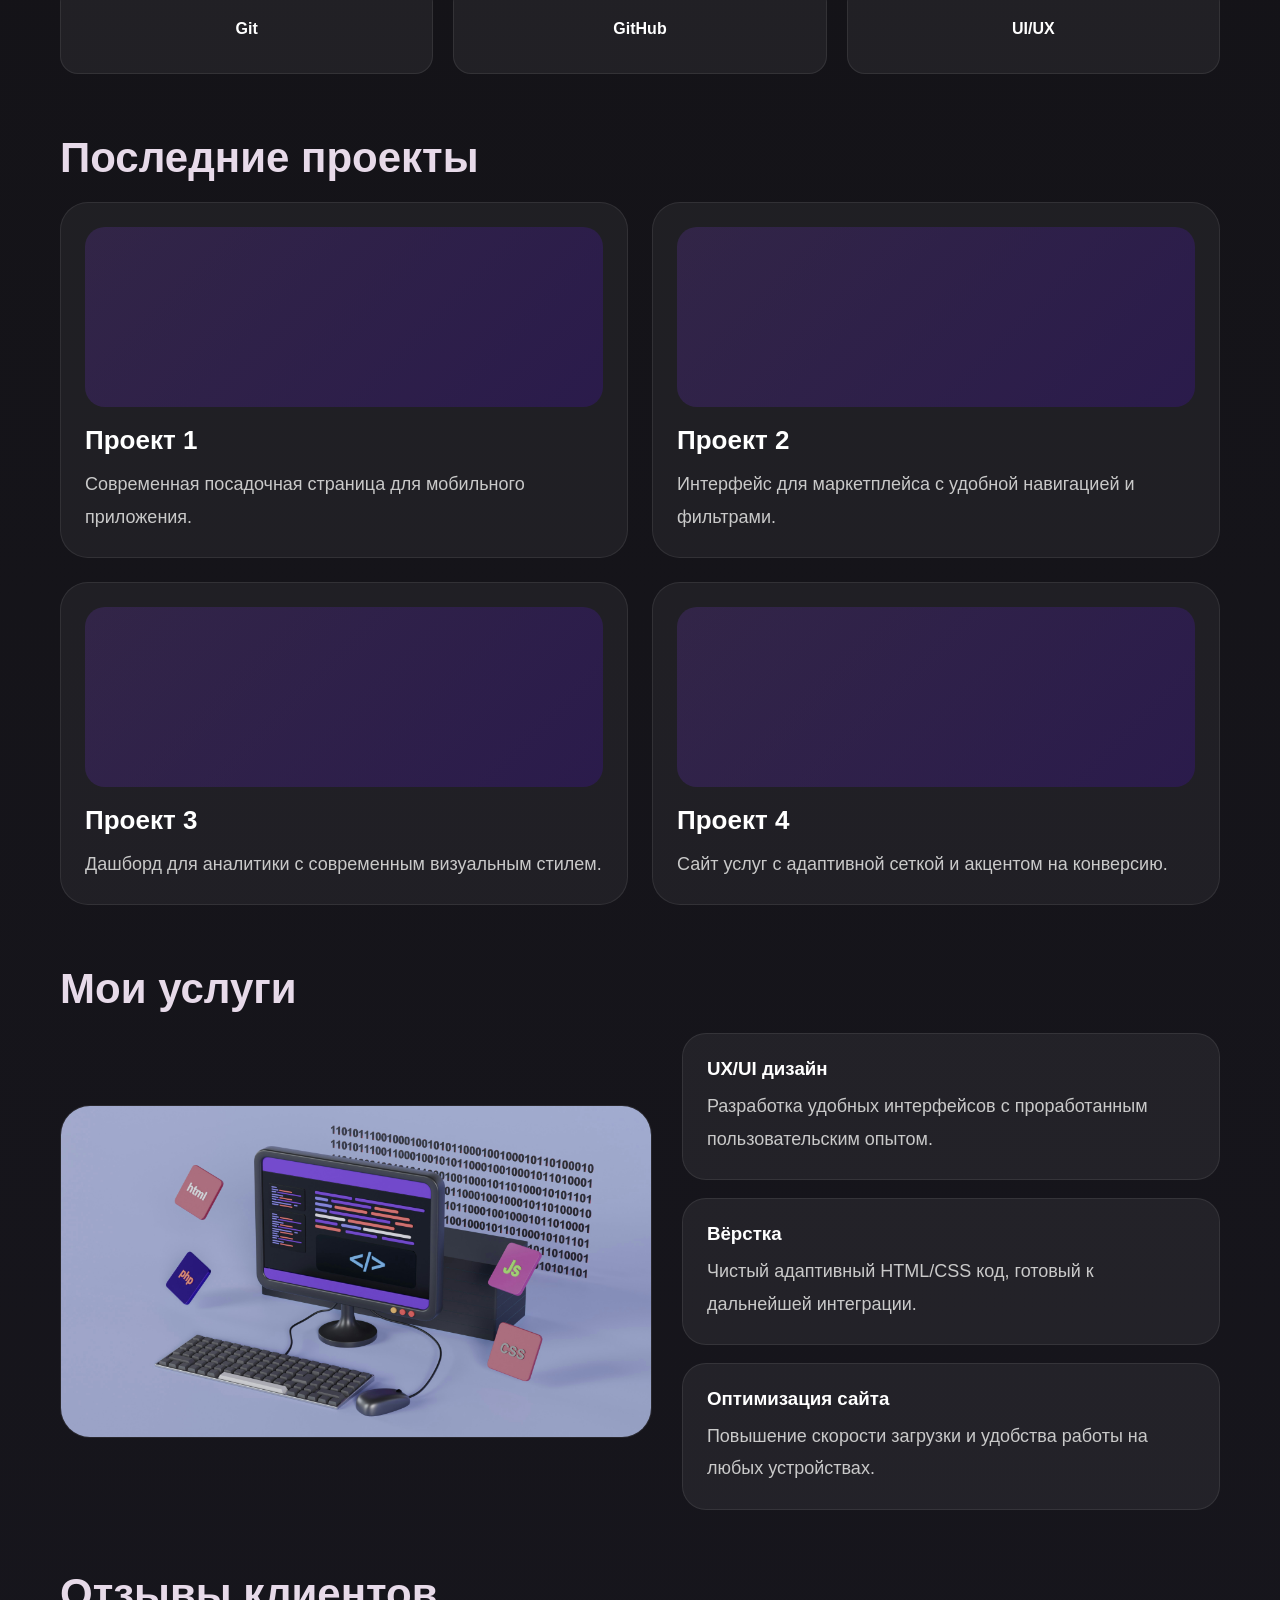
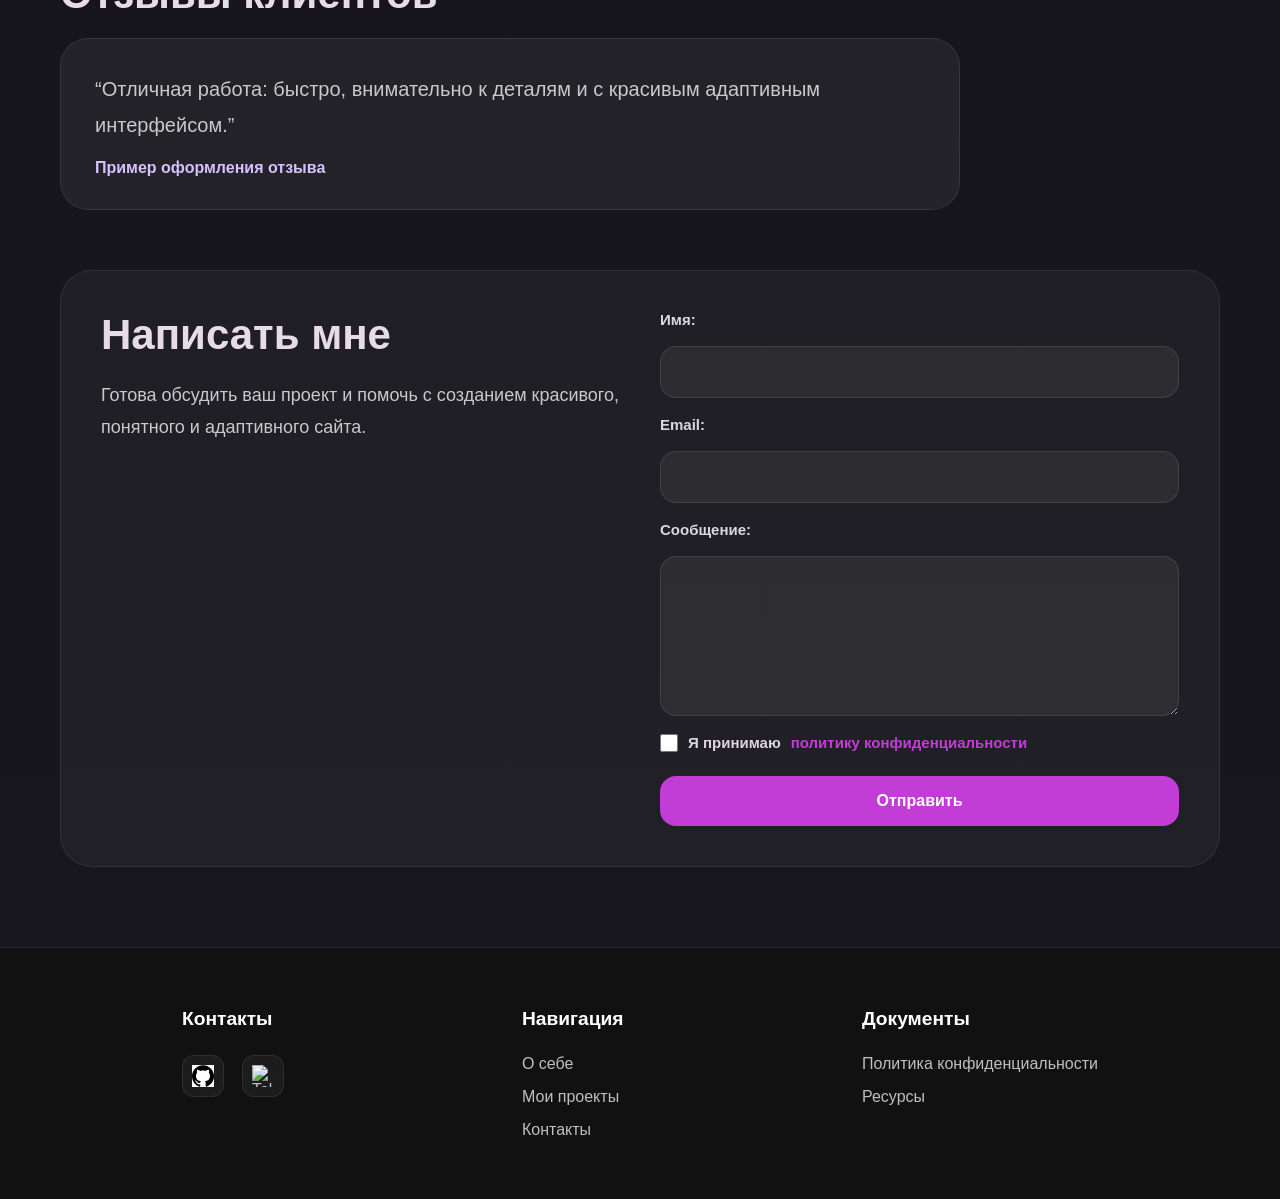
==== commit 3ee0dae4: "Desing privacy.html source.html" ====
--- a/index.html
+++ b/index.html
@@ -181,14 +181,9 @@
                     <textarea id="message" name="message" required></textarea>
 
                     <div class="privacy-consent">
-                        <input type="checkbox" id="privacy" required>
-
-                        <label for="privacy">
-                            Я ознакомился(ась) с
-                            <a href="privacy.html" target="_blank">
-                            Политикой конфиденциальности
-                            </a>
-                            и даю согласие на обработку персональных данных.
+                        <label class="checkbox-label" for="privacy">
+                            <input type="checkbox" id="privacy" name="privacy" required>
+                            Я принимаю <a href="privacy.html" target="_blank">политику конфиденциальности</a>
                         </label>
                     </div>
 
--- a/styles.css
+++ b/styles.css
@@ -74,6 +74,66 @@
     gap: 48px;
 }
 
+.container {
+    width: min(1200px, 100%);
+    margin: 0 auto;
+    padding: 0 20px;
+}
+
+.content-page {
+    max-width: 1000px;
+    margin: 0 auto;
+    padding: 80px 20px 40px;
+}
+
+.content-page h1 {
+    font-size: 42px;
+    margin-bottom: 18px;
+    color: #e7dae9;
+}
+
+.content-page h2 {
+    margin-top: 40px;
+    font-size: 28px;
+    color: #f1e7ff;
+}
+
+.content-page p,
+.content-page li {
+    font-size: 18px;
+    color: #c9c9c9;
+    line-height: 1.8;
+}
+
+.content-page ul {
+    list-style: none;
+    padding-left: 0;
+    margin: 0;
+    display: grid;
+    gap: 12px;
+}
+
+.content-page ul li::before {
+    content: "•";
+    color: #c13dd5;
+    margin-right: 10px;
+}
+
+.content-page section {
+    padding: 24px;
+    border-radius: 24px;
+    background: rgba(255, 255, 255, 0.04);
+    border: 1px solid rgba(255, 255, 255, 0.08);
+    margin-bottom: 24px;
+}
+
+.content-page a {
+    color: #c13dd5;
+}
+
+.content-page a:hover {
+    color: #d9c3ff;
+}
 
 /* ==========================================
               TOP BAR
@@ -411,7 +471,7 @@
 
 main {
     margin: 0 auto;
-    padding: 80px 70px 40px;
+    padding: 80px 20px 40px;
 }
 
 h2 {
@@ -604,6 +664,37 @@
     font-weight: 600;
 }
 
+.privacy-consent {
+    display: flex;
+    align-items: center;
+}
+
+.checkbox-label {
+    display: inline-flex;
+    align-items: center;
+    gap: 10px;
+    color: #dcd6e2;
+    font-size: 15px;
+    font-weight: 600;
+    cursor: pointer;
+    white-space: nowrap;
+}
+
+.checkbox-label input[type="checkbox"] {
+    width: 18px;
+    height: 18px;
+    accent-color: #c13dd5;
+    margin: 0;
+}
+
+.checkbox-label a {
+    color: #c13dd5;
+}
+
+.checkbox-label a:hover {
+    color: #d9c3ff;
+}
+
 form input,
 form textarea {
     width: 100%;
@@ -647,6 +738,14 @@
 }
 
 @media (max-width: 1100px) {
+    main {
+        padding: 60px 18px 30px;
+    }
+
+    .content-page {
+        padding: 70px 15px 30px;
+    }
+
     .hero {
         grid-template-columns: 1fr;
         text-align: center;
